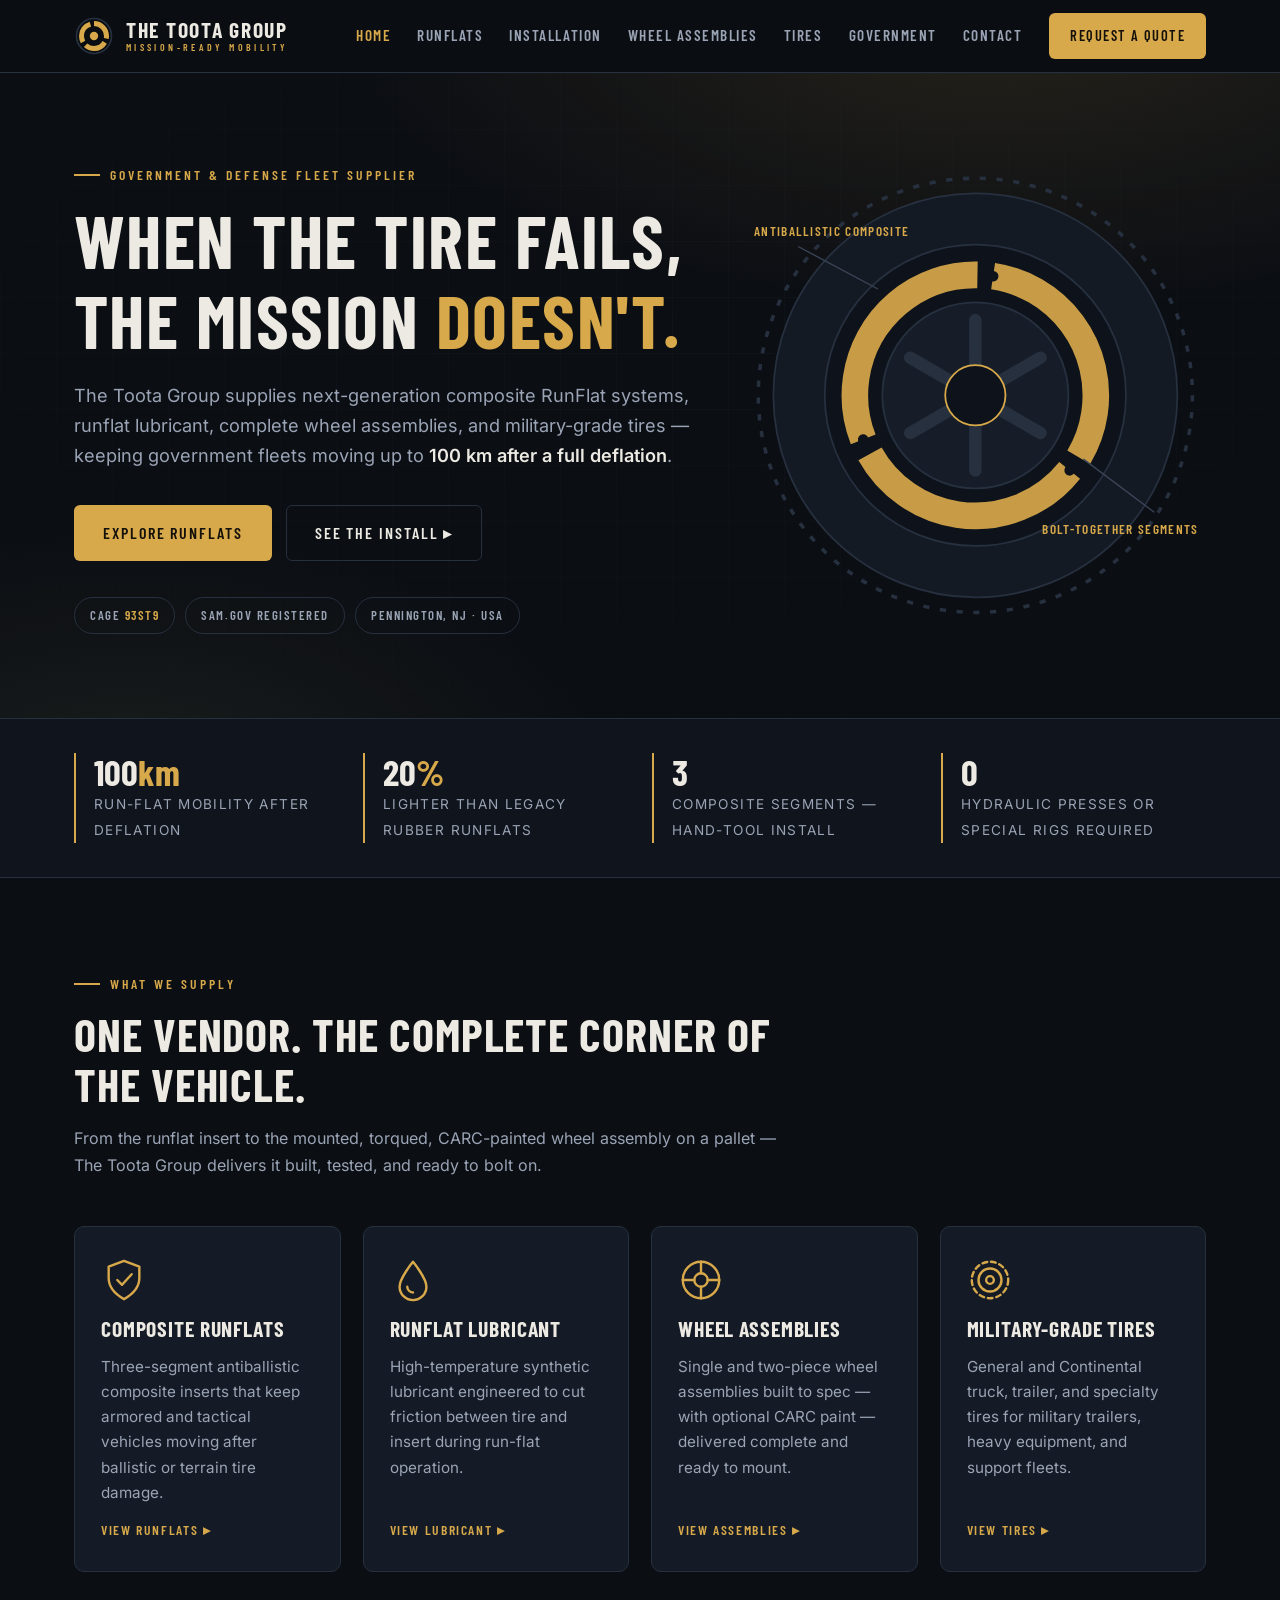
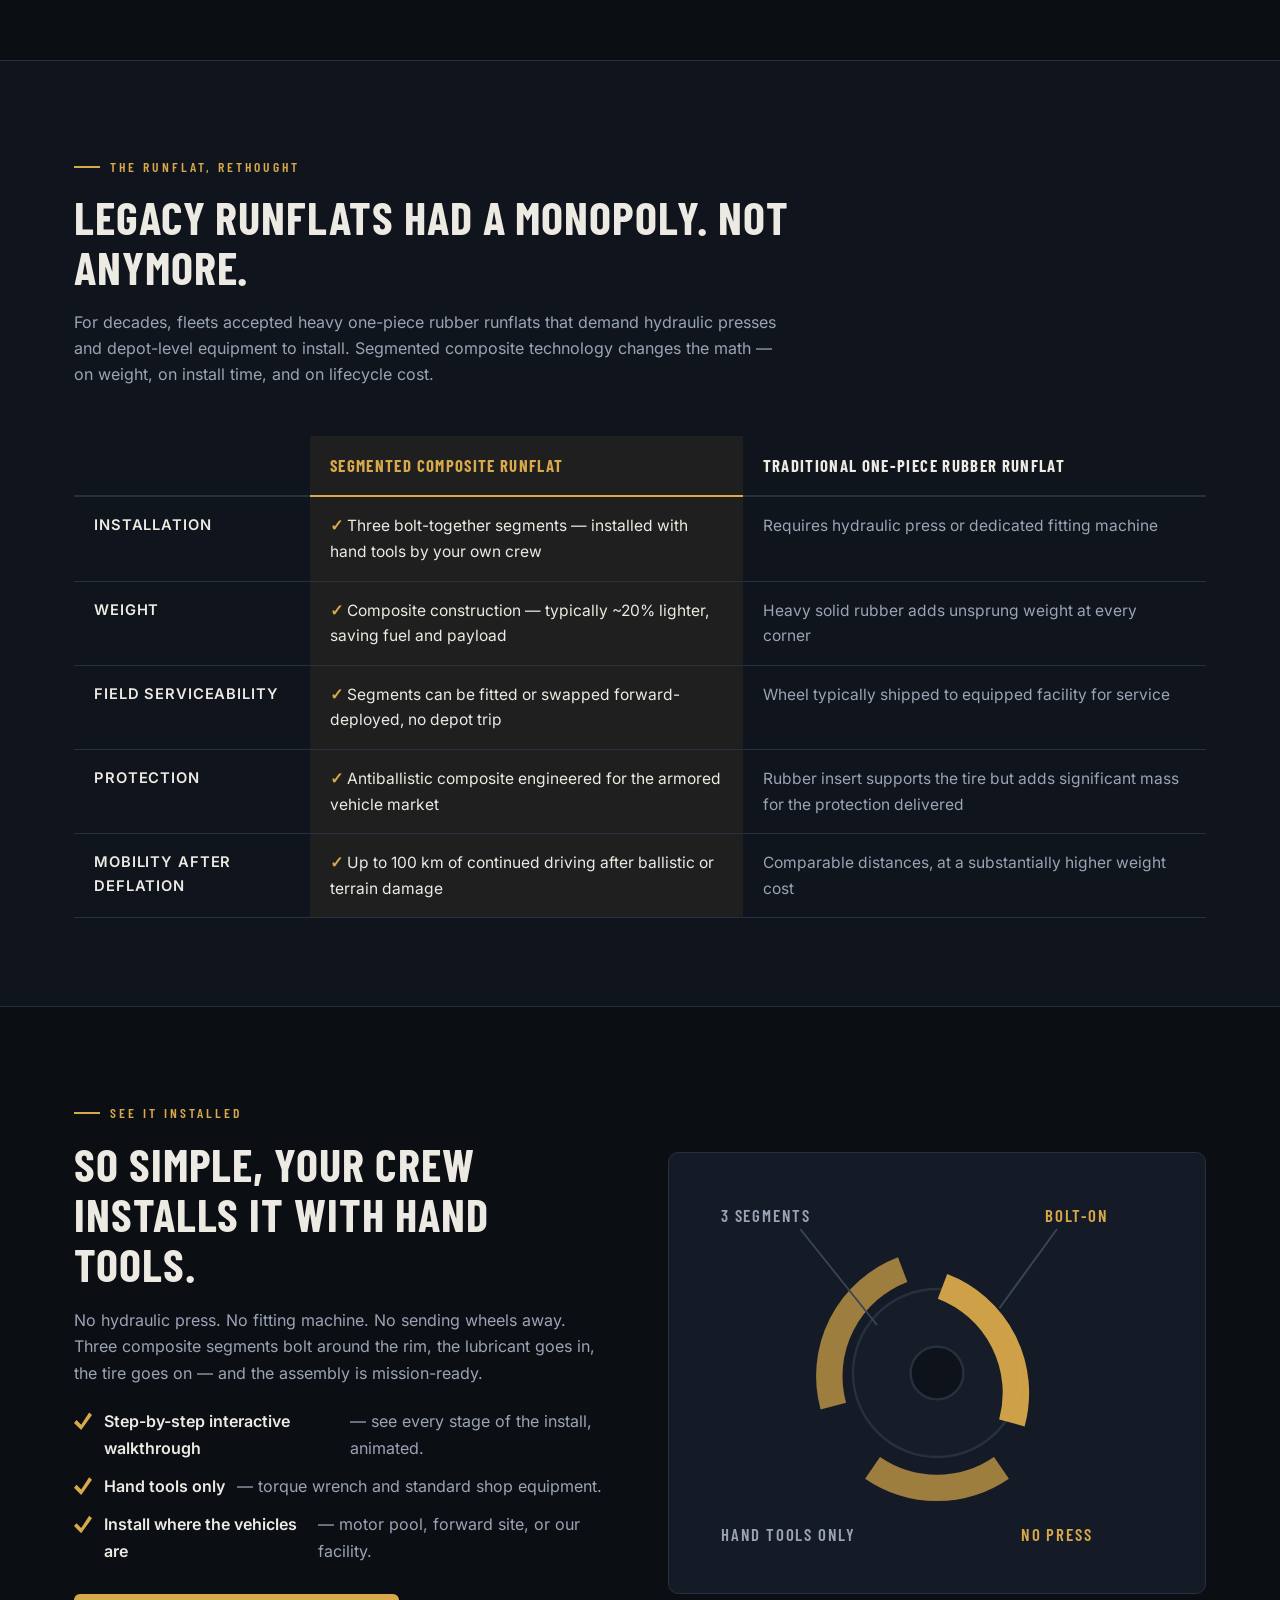
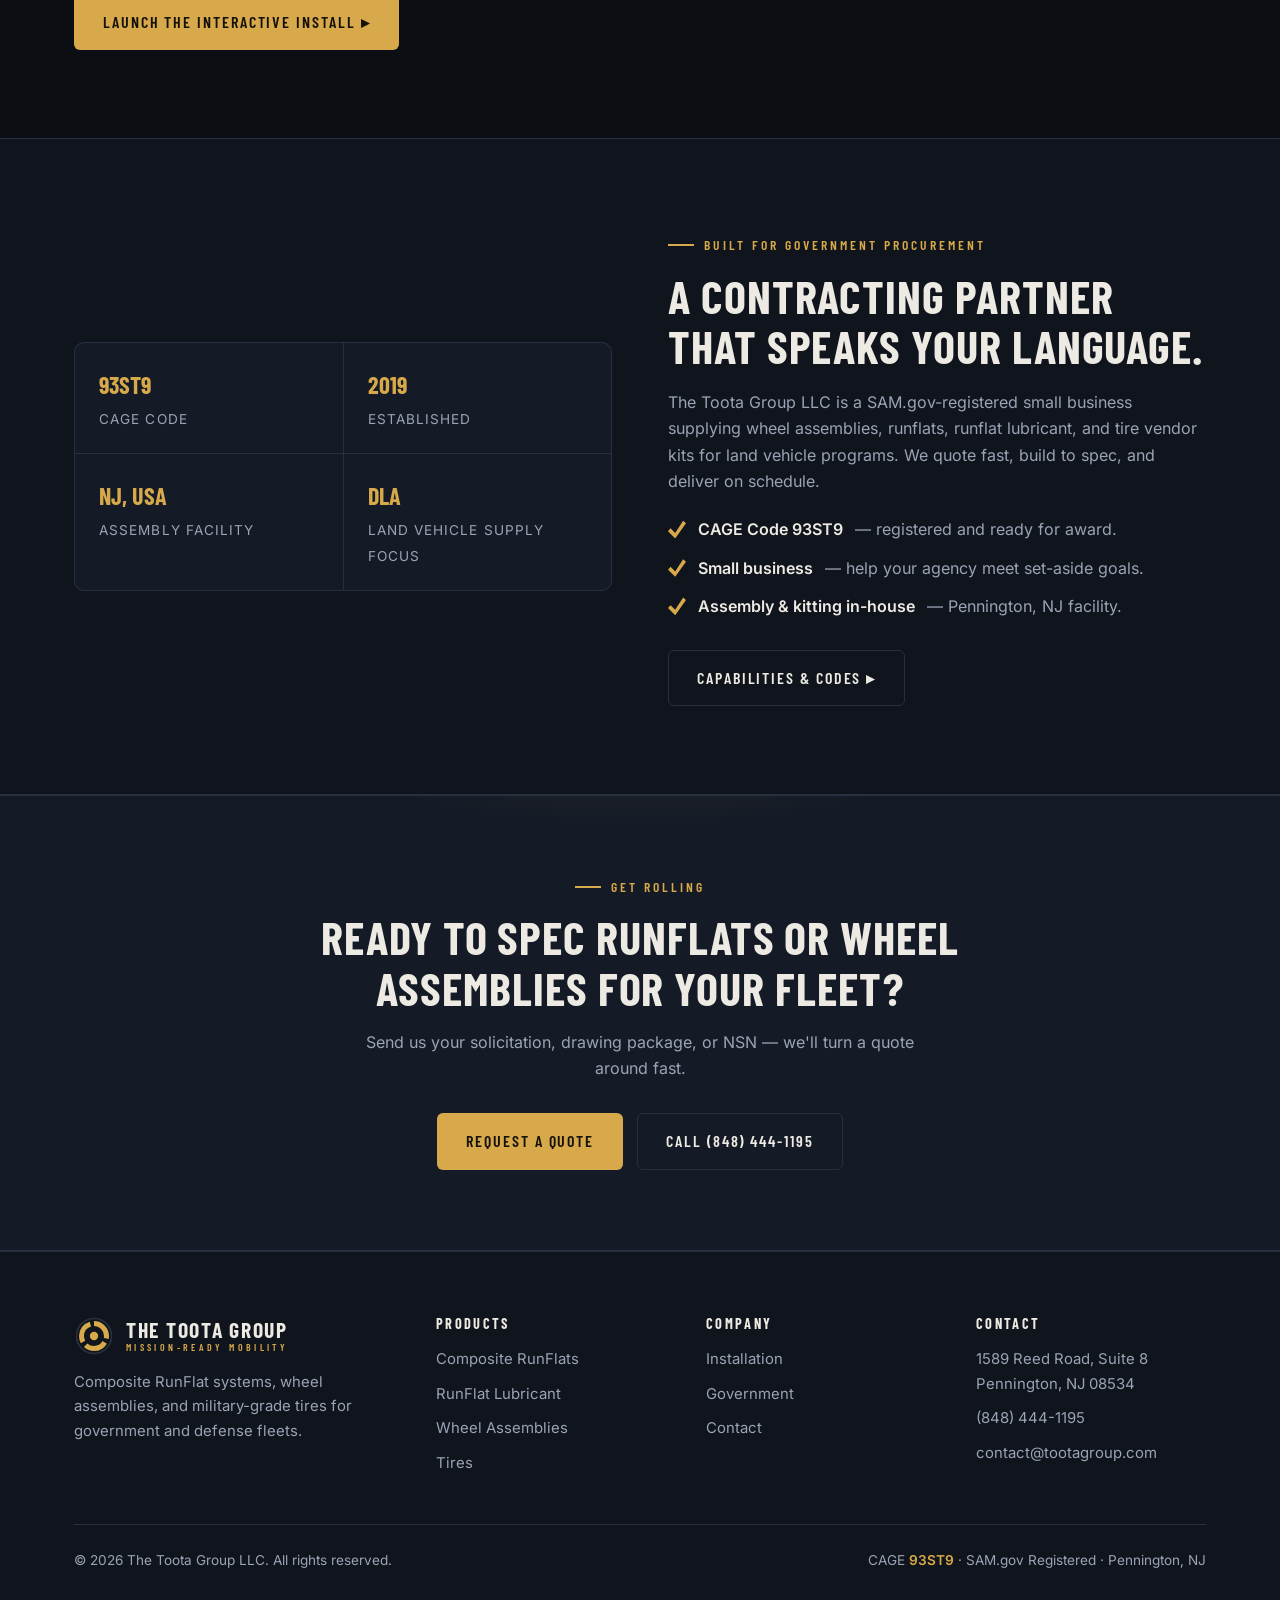
==== index.html @ 48ce18bd "Build new Toota Group website: runflats, interactive install demo, wheel assemblies, tires, govcon M" ====
<!DOCTYPE html>
<html lang="en">
<head>
<meta charset="UTF-8">
<meta name="viewport" content="width=device-width, initial-scale=1.0">
<title>The Toota Group — RunFlats, Wheel Assemblies &amp; Military-Grade Tires</title>
<meta name="description" content="The Toota Group LLC supplies composite RunFlat systems, runflat lubricant, complete wheel assemblies, and military-grade tires for government and defense fleets. CAGE 93ST9.">
<link rel="stylesheet" href="css/styles.css">
<link rel="icon" type="image/svg+xml" href="assets/favicon.svg">
</head>
<body>

<header class="site-header">
  <div class="wrap">
    <a class="brand" href="index.html">
      <svg class="brand-mark" viewBox="0 0 48 48" aria-hidden="true">
        <circle cx="24" cy="24" r="21" fill="none" stroke="#26303f" stroke-width="2"/>
        <circle cx="24" cy="24" r="15" fill="none" stroke="#d8a94a" stroke-width="6" stroke-dasharray="26.4 5" transform="rotate(-90 24 24)"/>
        <circle cx="24" cy="24" r="5" fill="#d8a94a"/>
      </svg>
      <span class="brand-name">The Toota Group<small>Mission-Ready Mobility</small></span>
    </a>
    <button class="nav-toggle" aria-label="Menu" aria-expanded="false"><span></span><span></span><span></span></button>
    <nav class="main-nav">
      <a href="index.html" class="active">Home</a>
      <a href="runflats.html">RunFlats</a>
      <a href="installation.html">Installation</a>
      <a href="wheel-assemblies.html">Wheel Assemblies</a>
      <a href="tires.html">Tires</a>
      <a href="government.html">Government</a>
      <a href="contact.html">Contact</a>
      <a href="contact.html" class="btn btn-gold">Request a Quote</a>
    </nav>
  </div>
</header>

<main>

  <!-- ============ HERO ============ -->
  <section class="hero">
    <div class="hero-grid" aria-hidden="true"></div>
    <div class="wrap">
      <div>
        <span class="kicker">Government &amp; Defense Fleet Supplier</span>
        <h1>When the tire fails,<br>the mission <span>doesn't.</span></h1>
        <p class="lead">The Toota Group supplies next-generation composite RunFlat systems, runflat lubricant, complete wheel assemblies, and military-grade tires — keeping government fleets moving up to <strong>100&nbsp;km after a full deflation</strong>.</p>
        <div class="hero-actions">
          <a class="btn btn-gold" href="runflats.html">Explore RunFlats</a>
          <a class="btn btn-ghost" href="installation.html">See the Install&nbsp;▸</a>
        </div>
        <div class="hero-badges">
          <span>CAGE <b>93ST9</b></span>
          <span>SAM.gov Registered</span>
          <span>Pennington, NJ · USA</span>
        </div>
      </div>
      <div class="hero-art" aria-hidden="true">
        <svg viewBox="0 0 520 520">
          <!-- tread -->
          <circle cx="260" cy="260" r="245" fill="none" stroke="#26303f" stroke-width="4" stroke-dasharray="7 12"/>
          <!-- tire body -->
          <circle cx="260" cy="260" r="228" fill="#141a24" stroke="#26303f" stroke-width="2"/>
          <circle cx="260" cy="260" r="170" fill="#0e131b" stroke="#26303f" stroke-width="2"/>
          <!-- runflat segment ring (rotates slowly) -->
          <g>
            <animateTransform attributeName="transform" type="rotate" from="0 260 260" to="360 260 260" dur="80s" repeatCount="indefinite"/>
            <circle cx="260" cy="260" r="136" fill="none" stroke="#d8a94a" stroke-width="30" stroke-dasharray="266.8 18" transform="rotate(-90 260 260)" opacity="0.92"/>
            <circle cx="377.8" cy="328" r="6" fill="#0e131b"/>
            <circle cx="142.2" cy="328" r="6" fill="#0e131b"/>
            <circle cx="260" cy="124" r="6" fill="#0e131b"/>
          </g>
          <!-- rim -->
          <circle cx="260" cy="260" r="105" fill="#161d29" stroke="#26303f" stroke-width="2"/>
          <g stroke="#26303f" stroke-width="14" stroke-linecap="round">
            <line x1="260" y1="175" x2="260" y2="230"/>
            <line x1="333.6" y1="217.5" x2="286" y2="245"/>
            <line x1="333.6" y1="302.5" x2="286" y2="275"/>
            <line x1="260" y1="345" x2="260" y2="290"/>
            <line x1="186.4" y1="302.5" x2="234" y2="275"/>
            <line x1="186.4" y1="217.5" x2="234" y2="245"/>
          </g>
          <circle cx="260" cy="260" r="34" fill="#0e131b" stroke="#d8a94a" stroke-width="2"/>
          <g fill="#26303f">
            <circle cx="260" cy="212" r="6"/><circle cx="301.6" cy="236" r="6"/><circle cx="301.6" cy="284" r="6"/>
            <circle cx="260" cy="308" r="6"/><circle cx="218.4" cy="284" r="6"/><circle cx="218.4" cy="236" r="6"/>
          </g>
          <!-- callouts -->
          <g font-family="Barlow Condensed, sans-serif" font-size="15" letter-spacing="1.5" fill="#9aa4b5">
            <line x1="150" y1="140" x2="60" y2="92" stroke="#3a4557" stroke-width="1.5"/>
            <text x="10" y="80" fill="#d8a94a">ANTIBALLISTIC COMPOSITE</text>
            <line x1="382" y1="332" x2="462" y2="392" stroke="#3a4557" stroke-width="1.5"/>
            <text x="512" y="416" text-anchor="end" fill="#d8a94a">BOLT-TOGETHER SEGMENTS</text>
          </g>
        </svg>
      </div>
    </div>
  </section>

  <!-- ============ STATS ============ -->
  <section class="stat-bar">
    <div class="wrap">
      <div class="stat reveal"><b>100<em>km</em></b><span>Run-flat mobility after deflation</span></div>
      <div class="stat reveal"><b>20<em>%</em></b><span>Lighter than legacy rubber runflats</span></div>
      <div class="stat reveal"><b>3</b><span>Composite segments — hand-tool install</span></div>
      <div class="stat reveal"><b>0</b><span>Hydraulic presses or special rigs required</span></div>
    </div>
  </section>

  <!-- ============ CAPABILITIES ============ -->
  <section class="section">
    <div class="wrap">
      <div class="section-head reveal">
        <span class="kicker">What We Supply</span>
        <h2>One vendor. The complete corner of the vehicle.</h2>
        <p>From the runflat insert to the mounted, torqued, CARC-painted wheel assembly on a pallet — The Toota Group delivers it built, tested, and ready to bolt on.</p>
      </div>
      <div class="card-grid">
        <a class="card reveal" href="runflats.html">
          <svg class="icon" viewBox="0 0 48 48" fill="none" stroke="currentColor" stroke-width="2.5" stroke-linecap="round" stroke-linejoin="round"><path d="M24 4 L40 10 v12 c0 10-7 17-16 22 C15 39 8 32 8 22 V10 Z"/><path d="M17 24 l5 5 10-11"/></svg>
          <h3>Composite RunFlats</h3>
          <p>Three-segment antiballistic composite inserts that keep armored and tactical vehicles moving after ballistic or terrain tire damage.</p>
          <span class="card-link">View RunFlats ▸</span>
        </a>
        <a class="card reveal" href="runflats.html#lubricant">
          <svg class="icon" viewBox="0 0 48 48" fill="none" stroke="currentColor" stroke-width="2.5" stroke-linecap="round" stroke-linejoin="round"><path d="M24 5 C24 5 10 22 10 31 a14 14 0 0 0 28 0 C38 22 24 5 24 5 Z"/><path d="M18 31 a6 6 0 0 0 6 6"/></svg>
          <h3>RunFlat Lubricant</h3>
          <p>High-temperature synthetic lubricant engineered to cut friction between tire and insert during run-flat operation.</p>
          <span class="card-link">View Lubricant ▸</span>
        </a>
        <a class="card reveal" href="wheel-assemblies.html">
          <svg class="icon" viewBox="0 0 48 48" fill="none" stroke="currentColor" stroke-width="2.5" stroke-linecap="round" stroke-linejoin="round"><circle cx="24" cy="24" r="19"/><circle cx="24" cy="24" r="7"/><line x1="24" y1="5" x2="24" y2="17"/><line x1="24" y1="31" x2="24" y2="43"/><line x1="5" y1="24" x2="17" y2="24"/><line x1="31" y1="24" x2="43" y2="24"/></svg>
          <h3>Wheel Assemblies</h3>
          <p>Single and two-piece wheel assemblies built to spec — with optional CARC paint — delivered complete and ready to mount.</p>
          <span class="card-link">View Assemblies ▸</span>
        </a>
        <a class="card reveal" href="tires.html">
          <svg class="icon" viewBox="0 0 48 48" fill="none" stroke="currentColor" stroke-width="2.5" stroke-linecap="round" stroke-linejoin="round"><circle cx="24" cy="24" r="19" stroke-dasharray="5 4"/><circle cx="24" cy="24" r="12"/><circle cx="24" cy="24" r="4"/></svg>
          <h3>Military-Grade Tires</h3>
          <p>General and Continental truck, trailer, and specialty tires for military trailers, heavy equipment, and support fleets.</p>
          <span class="card-link">View Tires ▸</span>
        </a>
      </div>
    </div>
  </section>

  <!-- ============ RUNFLAT RETHOUGHT / COMPARISON ============ -->
  <section class="section alt">
    <div class="wrap">
      <div class="section-head reveal">
        <span class="kicker">The RunFlat, Rethought</span>
        <h2>Legacy runflats had a monopoly. Not anymore.</h2>
        <p>For decades, fleets accepted heavy one-piece rubber runflats that demand hydraulic presses and depot-level equipment to install. Segmented composite technology changes the math — on weight, on install time, and on lifecycle cost.</p>
      </div>
      <div class="compare-scroll reveal">
        <table class="compare">
          <thead>
            <tr>
              <th></th>
              <th class="us">Segmented Composite RunFlat</th>
              <th>Traditional One-Piece Rubber RunFlat</th>
            </tr>
          </thead>
          <tbody>
            <tr>
              <td>Installation</td>
              <td class="us"><span class="yes">✓</span> Three bolt-together segments — installed with hand tools by your own crew</td>
              <td>Requires hydraulic press or dedicated fitting machine</td>
            </tr>
            <tr>
              <td>Weight</td>
              <td class="us"><span class="yes">✓</span> Composite construction — typically ~20% lighter, saving fuel and payload</td>
              <td>Heavy solid rubber adds unsprung weight at every corner</td>
            </tr>
            <tr>
              <td>Field serviceability</td>
              <td class="us"><span class="yes">✓</span> Segments can be fitted or swapped forward-deployed, no depot trip</td>
              <td>Wheel typically shipped to equipped facility for service</td>
            </tr>
            <tr>
              <td>Protection</td>
              <td class="us"><span class="yes">✓</span> Antiballistic composite engineered for the armored vehicle market</td>
              <td>Rubber insert supports the tire but adds significant mass for the protection delivered</td>
            </tr>
            <tr>
              <td>Mobility after deflation</td>
              <td class="us"><span class="yes">✓</span> Up to 100 km of continued driving after ballistic or terrain damage</td>
              <td>Comparable distances, at a substantially higher weight cost</td>
            </tr>
          </tbody>
        </table>
      </div>
    </div>
  </section>

  <!-- ============ INSTALL TEASER ============ -->
  <section class="section">
    <div class="wrap split">
      <div class="reveal">
        <span class="kicker">See It Installed</span>
        <h2>So simple, your crew installs it with hand tools.</h2>
        <p>No hydraulic press. No fitting machine. No sending wheels away. Three composite segments bolt around the rim, the lubricant goes in, the tire goes on — and the assembly is mission-ready.</p>
        <ul class="checks">
          <li><b>Step-by-step interactive walkthrough</b> — see every stage of the install, animated.</li>
          <li><b>Hand tools only</b> — torque wrench and standard shop equipment.</li>
          <li><b>Install where the vehicles are</b> — motor pool, forward site, or our facility.</li>
        </ul>
        <div class="hero-actions" style="margin-top:30px;">
          <a class="btn btn-gold" href="installation.html">Launch the Interactive Install ▸</a>
        </div>
      </div>
      <div class="panel-art reveal" aria-hidden="true">
        <svg viewBox="0 0 400 320">
          <circle cx="200" cy="160" r="70" fill="#161d29" stroke="#26303f" stroke-width="2"/>
          <circle cx="200" cy="160" r="22" fill="#0e131b" stroke="#26303f" stroke-width="2"/>
          <path d="M204.6 87.8 A95 95 0 0 1 262.4 201.6" fill="none" stroke="#d8a94a" stroke-width="22" opacity="0.95"/>
          <path d="M253.7 213.1 A95 95 0 0 1 146.3 213.1" fill="none" stroke="#d8a94a" stroke-width="22" opacity="0.7" transform="translate(0,26)"/>
          <path d="M137.6 201.6 A95 95 0 0 1 195.4 87.8" fill="none" stroke="#d8a94a" stroke-width="22" opacity="0.7" transform="translate(-24,-14)"/>
          <g font-family="Barlow Condensed, sans-serif" font-size="14" letter-spacing="1.5" fill="#9aa4b5">
            <text x="20" y="34">3 SEGMENTS</text>
            <text x="290" y="34" fill="#d8a94a">BOLT-ON</text>
            <text x="20" y="300">HAND TOOLS ONLY</text>
            <text x="270" y="300" fill="#d8a94a">NO PRESS</text>
          </g>
          <g stroke="#3a4557" stroke-width="1.5">
            <line x1="86" y1="40" x2="150" y2="120"/>
            <line x1="300" y1="40" x2="252" y2="106"/>
          </g>
        </svg>
      </div>
    </div>
  </section>

  <!-- ============ GOV STRIP ============ -->
  <section class="section alt">
    <div class="wrap split reverse">
      <div class="reveal">
        <span class="kicker">Built for Government Procurement</span>
        <h2>A contracting partner that speaks your language.</h2>
        <p>The Toota Group LLC is a SAM.gov-registered small business supplying wheel assemblies, runflats, runflat lubricant, and tire vendor kits for land vehicle programs. We quote fast, build to spec, and deliver on schedule.</p>
        <ul class="checks">
          <li><b>CAGE Code 93ST9</b> — registered and ready for award.</li>
          <li><b>Small business</b> — help your agency meet set-aside goals.</li>
          <li><b>Assembly &amp; kitting in-house</b> — Pennington, NJ facility.</li>
        </ul>
        <div class="hero-actions" style="margin-top:30px;">
          <a class="btn btn-ghost" href="government.html">Capabilities &amp; Codes ▸</a>
        </div>
      </div>
      <div class="reveal">
        <div class="spec-grid">
          <div class="spec"><b>93ST9</b><span>CAGE Code</span></div>
          <div class="spec"><b>2019</b><span>Established</span></div>
          <div class="spec"><b>NJ, USA</b><span>Assembly Facility</span></div>
          <div class="spec"><b>DLA</b><span>Land Vehicle Supply Focus</span></div>
        </div>
      </div>
    </div>
  </section>

  <!-- ============ CTA ============ -->
  <section class="cta-band">
    <div class="wrap reveal">
      <span class="kicker" style="justify-content:center;display:flex;">Get Rolling</span>
      <h2>Ready to spec runflats or wheel assemblies for your fleet?</h2>
      <p>Send us your solicitation, drawing package, or NSN — we'll turn a quote around fast.</p>
      <div class="hero-actions">
        <a class="btn btn-gold" href="contact.html">Request a Quote</a>
        <a class="btn btn-ghost" href="tel:+18484441195">Call (848) 444-1195</a>
      </div>
    </div>
  </section>

</main>

<footer class="site-footer">
  <div class="wrap">
    <div class="footer-grid">
      <div class="footer-brand">
        <a class="brand" href="index.html">
          <svg class="brand-mark" viewBox="0 0 48 48" aria-hidden="true">
            <circle cx="24" cy="24" r="21" fill="none" stroke="#26303f" stroke-width="2"/>
            <circle cx="24" cy="24" r="15" fill="none" stroke="#d8a94a" stroke-width="6" stroke-dasharray="26.4 5" transform="rotate(-90 24 24)"/>
            <circle cx="24" cy="24" r="5" fill="#d8a94a"/>
          </svg>
          <span class="brand-name">The Toota Group<small>Mission-Ready Mobility</small></span>
        </a>
        <p>Composite RunFlat systems, wheel assemblies, and military-grade tires for government and defense fleets.</p>
      </div>
      <div>
        <h4>Products</h4>
        <ul>
          <li><a href="runflats.html">Composite RunFlats</a></li>
          <li><a href="runflats.html#lubricant">RunFlat Lubricant</a></li>
          <li><a href="wheel-assemblies.html">Wheel Assemblies</a></li>
          <li><a href="tires.html">Tires</a></li>
        </ul>
      </div>
      <div>
        <h4>Company</h4>
        <ul>
          <li><a href="installation.html">Installation</a></li>
          <li><a href="government.html">Government</a></li>
          <li><a href="contact.html">Contact</a></li>
        </ul>
      </div>
      <div>
        <h4>Contact</h4>
        <ul>
          <li>1589 Reed Road, Suite 8<br>Pennington, NJ 08534</li>
          <li><a href="tel:+18484441195">(848) 444-1195</a></li>
          <li><a href="mailto:contact@tootagroup.com">contact@tootagroup.com</a></li>
        </ul>
      </div>
    </div>
    <div class="footer-meta">
      <span>© <span id="year"></span> The Toota Group LLC. All rights reserved.</span>
      <span>CAGE <b>93ST9</b> · SAM.gov Registered · Pennington, NJ</span>
    </div>
  </div>
</footer>

<script src="js/main.js"></script>
</body>
</html>
---- css/styles.css ----
@font-face {
  font-family: 'Barlow Condensed';
  font-style: normal;
  font-weight: 600;
  font-display: swap;
  src: url('../assets/fonts/BarlowCondensed-600.woff2') format('woff2');
}
@font-face {
  font-family: 'Barlow Condensed';
  font-style: normal;
  font-weight: 700;
  font-display: swap;
  src: url('../assets/fonts/BarlowCondensed-700.woff2') format('woff2');
}
@font-face {
  font-family: 'Inter';
  font-style: normal;
  font-weight: 400;
  font-display: swap;
  src: url('../assets/fonts/Inter-400.woff2') format('woff2');
}
@font-face {
  font-family: 'Inter';
  font-style: normal;
  font-weight: 600;
  font-display: swap;
  src: url('../assets/fonts/Inter-600.woff2') format('woff2');
}
/* ============================================================
   THE TOOTA GROUP — site styles
   Modern, tactical, fast. No frameworks, no build step.
   ============================================================ */

:root {
  --bg: #0b0e13;
  --bg-2: #10141c;
  --panel: #151b26;
  --panel-2: #1a2130;
  --line: #26303f;
  --text: #eceae2;
  --muted: #9aa4b5;
  --gold: #d8a94a;
  --gold-bright: #f0c46a;
  --olive: #7c8a5b;
  --danger: #c8563e;
  --radius: 10px;
  --max: 1180px;
  --font-head: "Barlow Condensed", "Arial Narrow", Impact, sans-serif;
  --font-body: "Inter", -apple-system, "Segoe UI", Roboto, Helvetica, Arial, sans-serif;
}

* { margin: 0; padding: 0; box-sizing: border-box; }

html { scroll-behavior: smooth; }

body {
  background: var(--bg);
  color: var(--text);
  font-family: var(--font-body);
  font-size: 16px;
  line-height: 1.65;
  -webkit-font-smoothing: antialiased;
}

img, svg { max-width: 100%; display: block; }

a { color: var(--gold); text-decoration: none; }
a:hover { color: var(--gold-bright); }

.wrap { max-width: var(--max); margin: 0 auto; padding: 0 24px; }

h1, h2, h3, h4 {
  font-family: var(--font-head);
  font-weight: 700;
  text-transform: uppercase;
  letter-spacing: 0.02em;
  line-height: 1.08;
}

h1 { font-size: clamp(2.6rem, 6.5vw, 4.6rem); }
h2 { font-size: clamp(1.9rem, 4vw, 2.9rem); }
h3 { font-size: 1.35rem; letter-spacing: 0.04em; }

p { color: var(--muted); }
p strong { color: var(--text); }

.kicker {
  display: inline-flex;
  align-items: center;
  gap: 10px;
  font-family: var(--font-head);
  font-weight: 600;
  text-transform: uppercase;
  letter-spacing: 0.22em;
  font-size: 0.85rem;
  color: var(--gold);
  margin-bottom: 14px;
}
.kicker::before {
  content: "";
  width: 26px; height: 2px;
  background: var(--gold);
}

.lead { font-size: 1.13rem; max-width: 62ch; }

/* ---------- Buttons ---------- */
.btn {
  display: inline-flex;
  align-items: center;
  gap: 10px;
  font-family: var(--font-head);
  font-weight: 600;
  text-transform: uppercase;
  letter-spacing: 0.12em;
  font-size: 1rem;
  padding: 14px 28px;
  border-radius: 6px;
  border: 1px solid transparent;
  cursor: pointer;
  transition: transform .15s ease, background .2s ease, border-color .2s ease, color .2s ease;
  white-space: nowrap;
}
.btn:active { transform: translateY(1px); }
.btn-gold { background: var(--gold); color: #14100a; }
.btn-gold:hover { background: var(--gold-bright); color: #14100a; }
.btn-ghost { border-color: var(--line); color: var(--text); background: transparent; }
.btn-ghost:hover { border-color: var(--gold); color: var(--gold); }
.btn svg { width: 16px; height: 16px; flex: none; }

/* ---------- Header ---------- */
.site-header {
  position: sticky;
  top: 0;
  z-index: 100;
  background: rgba(11, 14, 19, 0.88);
  backdrop-filter: blur(12px);
  border-bottom: 1px solid var(--line);
}
.site-header .wrap {
  display: flex;
  align-items: center;
  justify-content: space-between;
  height: 72px;
  gap: 24px;
}
.brand {
  display: flex;
  align-items: center;
  gap: 12px;
  color: var(--text);
}
.brand:hover { color: var(--text); }
.brand-mark { width: 40px; height: 40px; flex: none; }
.brand-name {
  font-family: var(--font-head);
  font-weight: 700;
  font-size: 1.35rem;
  text-transform: uppercase;
  letter-spacing: 0.08em;
  line-height: 1;
  white-space: nowrap;
}
.brand-name small {
  display: block;
  font-size: 0.62rem;
  letter-spacing: 0.34em;
  color: var(--gold);
  margin-top: 3px;
  font-weight: 600;
}

.main-nav { display: flex; align-items: center; gap: 4px; }
.main-nav a {
  font-family: var(--font-head);
  font-weight: 600;
  text-transform: uppercase;
  letter-spacing: 0.1em;
  font-size: 0.95rem;
  color: var(--muted);
  padding: 8px 11px;
  border-radius: 6px;
  white-space: nowrap;
}
.main-nav a:hover { color: var(--text); }
.main-nav a.active { color: var(--gold); }
.main-nav a.btn-gold, .main-nav a.btn-gold:hover { color: #14100a; }
.main-nav .btn { margin-left: 12px; padding: 10px 20px; font-size: 0.9rem; }

.nav-toggle {
  display: none;
  background: none;
  border: 1px solid var(--line);
  border-radius: 6px;
  padding: 9px 11px;
  cursor: pointer;
}
.nav-toggle span {
  display: block;
  width: 20px; height: 2px;
  background: var(--text);
  margin: 4px 0;
  transition: transform .2s ease, opacity .2s ease;
}

/* ---------- Hero ---------- */
.hero {
  position: relative;
  overflow: hidden;
  background:
    radial-gradient(1100px 500px at 78% -10%, rgba(216,169,74,0.13), transparent 60%),
    radial-gradient(800px 420px at 10% 110%, rgba(124,138,91,0.12), transparent 60%),
    var(--bg);
  border-bottom: 1px solid var(--line);
}
.hero-grid {
  position: absolute; inset: 0;
  background-image:
    linear-gradient(var(--line) 1px, transparent 1px),
    linear-gradient(90deg, var(--line) 1px, transparent 1px);
  background-size: 56px 56px;
  opacity: 0.16;
  mask-image: radial-gradient(ellipse 90% 80% at 50% 40%, black, transparent);
  -webkit-mask-image: radial-gradient(ellipse 90% 80% at 50% 40%, black, transparent);
}
.hero .wrap {
  position: relative;
  display: grid;
  grid-template-columns: 1.15fr 0.85fr;
  gap: 48px;
  align-items: center;
  padding-top: 84px;
  padding-bottom: 84px;
}
.hero h1 span { color: var(--gold); }
.hero .lead { margin: 22px 0 34px; }
.hero-actions { display: flex; gap: 14px; flex-wrap: wrap; }
.hero-art { position: relative; }
.hero-art svg { width: 100%; height: auto; }

.hero-badges {
  display: flex;
  flex-wrap: wrap;
  gap: 10px;
  margin-top: 36px;
}
.hero-badges span {
  font-family: var(--font-head);
  font-weight: 600;
  text-transform: uppercase;
  letter-spacing: 0.12em;
  font-size: 0.8rem;
  color: var(--muted);
  border: 1px solid var(--line);
  border-radius: 999px;
  padding: 7px 15px;
}
.hero-badges span b { color: var(--gold); font-weight: 600; }

/* Page hero (interior pages) */
.page-hero {
  background:
    radial-gradient(900px 380px at 80% -20%, rgba(216,169,74,0.12), transparent 60%),
    var(--bg-2);
  border-bottom: 1px solid var(--line);
  padding: 72px 0 56px;
}
.page-hero .lead { margin-top: 18px; }

/* ---------- Stat bar ---------- */
.stat-bar { background: var(--bg-2); border-bottom: 1px solid var(--line); }
.stat-bar .wrap {
  display: grid;
  grid-template-columns: repeat(4, 1fr);
  gap: 24px;
  padding-top: 34px;
  padding-bottom: 34px;
}
.stat { text-align: left; border-left: 2px solid var(--gold); padding-left: 18px; }
.stat b {
  display: block;
  font-family: var(--font-head);
  font-weight: 700;
  font-size: 2.3rem;
  line-height: 1;
  color: var(--text);
}
.stat b em { font-style: normal; color: var(--gold); }
.stat span {
  font-size: 0.85rem;
  text-transform: uppercase;
  letter-spacing: 0.1em;
  color: var(--muted);
}

/* ---------- Sections ---------- */
.section { padding: 88px 0; }
.section.alt { background: var(--bg-2); border-top: 1px solid var(--line); border-bottom: 1px solid var(--line); }
.section-head { max-width: 720px; margin-bottom: 48px; }
.section-head.center { margin-left: auto; margin-right: auto; text-align: center; }
.section-head.center .kicker { justify-content: center; }
.section-head p { margin-top: 16px; }

/* ---------- Cards ---------- */
.card-grid {
  display: grid;
  grid-template-columns: repeat(auto-fit, minmax(250px, 1fr));
  gap: 22px;
}
.card {
  background: var(--panel);
  border: 1px solid var(--line);
  border-radius: var(--radius);
  padding: 30px 26px;
  display: flex;
  flex-direction: column;
  gap: 14px;
  transition: transform .2s ease, border-color .2s ease;
}
a.card { color: var(--text); }
a.card:hover { transform: translateY(-4px); border-color: var(--gold); color: var(--text); }
.card .icon {
  width: 46px; height: 46px;
  color: var(--gold);
}
.card p { font-size: 0.95rem; }
.card .card-link {
  margin-top: auto;
  font-family: var(--font-head);
  font-weight: 600;
  text-transform: uppercase;
  letter-spacing: 0.12em;
  font-size: 0.85rem;
  color: var(--gold);
}

/* ---------- Feature rows ---------- */
.split {
  display: grid;
  grid-template-columns: 1fr 1fr;
  gap: 56px;
  align-items: center;
}
.split.reverse > :first-child { order: 2; }
.split h2 { margin-bottom: 18px; }
.split ul.checks { list-style: none; margin-top: 22px; display: grid; gap: 12px; }
.split ul.checks li {
  display: flex; gap: 12px; align-items: flex-start;
  color: var(--muted);
}
.split ul.checks li::before {
  content: "";
  flex: none;
  width: 18px; height: 18px;
  margin-top: 4px;
  background: var(--gold);
  clip-path: polygon(14% 44%, 0 60%, 40% 100%, 100% 16%, 84% 2%, 40% 70%);
}
.split ul.checks li b { color: var(--text); }
.panel-art {
  background: var(--panel);
  border: 1px solid var(--line);
  border-radius: var(--radius);
  padding: 28px;
}

/* ---------- Comparison table ---------- */
.compare-scroll { overflow-x: auto; }
.compare {
  width: 100%;
  border-collapse: separate;
  border-spacing: 0;
  min-width: 640px;
}
.compare th, .compare td {
  padding: 16px 20px;
  border-bottom: 1px solid var(--line);
  text-align: left;
  vertical-align: top;
}
.compare thead th {
  font-family: var(--font-head);
  font-weight: 700;
  text-transform: uppercase;
  letter-spacing: 0.08em;
  font-size: 1.05rem;
  border-bottom: 2px solid var(--line);
}
.compare thead th.us {
  color: var(--gold);
  background: rgba(216,169,74,0.07);
  border-bottom-color: var(--gold);
}
.compare tbody td { color: var(--muted); font-size: 0.97rem; }
.compare tbody td:first-child {
  color: var(--text);
  font-weight: 600;
  font-size: 0.92rem;
  text-transform: uppercase;
  letter-spacing: 0.06em;
}
.compare tbody td.us { background: rgba(216,169,74,0.07); color: var(--text); }
.compare .yes { color: var(--gold); font-weight: 700; }

/* ---------- Steps (numbered) ---------- */
.steps { counter-reset: step; display: grid; gap: 18px; }
.step-item {
  counter-increment: step;
  display: grid;
  grid-template-columns: 60px 1fr;
  gap: 20px;
  background: var(--panel);
  border: 1px solid var(--line);
  border-radius: var(--radius);
  padding: 24px 26px;
}
.step-item::before {
  content: "0" counter(step);
  font-family: var(--font-head);
  font-weight: 700;
  font-size: 2rem;
  color: var(--gold);
  line-height: 1;
}
.step-item h3 { margin-bottom: 6px; }
.step-item p { font-size: 0.95rem; }

/* ---------- Interactive installer demo ---------- */
.demo-shell {
  background: var(--panel);
  border: 1px solid var(--line);
  border-radius: var(--radius);
  overflow: hidden;
}
.demo-stage {
  background:
    radial-gradient(600px 300px at 50% 0%, rgba(216,169,74,0.08), transparent 70%),
    var(--bg-2);
  border-bottom: 1px solid var(--line);
  padding: 30px 20px 10px;
  display: flex;
  justify-content: center;
}
.demo-stage svg { width: min(560px, 100%); height: auto; }
.demo-controls { padding: 26px 28px 30px; }
.demo-progress {
  display: flex;
  gap: 6px;
  margin-bottom: 22px;
}
.demo-progress i {
  flex: 1;
  height: 4px;
  border-radius: 2px;
  background: var(--line);
  transition: background .25s ease;
}
.demo-progress i.on { background: var(--gold); }
.demo-title-row {
  display: flex;
  align-items: baseline;
  justify-content: space-between;
  gap: 16px;
  flex-wrap: wrap;
}
.demo-step-label {
  font-family: var(--font-head);
  font-weight: 600;
  letter-spacing: 0.2em;
  text-transform: uppercase;
  font-size: 0.8rem;
  color: var(--gold);
}
#demo-step-title { margin: 6px 0 10px; }
#demo-step-text { min-height: 3.2em; max-width: 60ch; }
.demo-buttons { display: flex; gap: 12px; margin-top: 22px; flex-wrap: wrap; }
.demo-buttons .btn { padding: 11px 22px; font-size: 0.9rem; }

/* SVG demo step visibility */
.demo-stage [data-step] { opacity: 0; transition: opacity .5s ease, transform .5s ease; }
.demo-stage [data-step].vis { opacity: 1; }
.demo-stage .seg { transition: transform .7s cubic-bezier(.2,.7,.2,1), opacity .5s ease; }

/* ---------- FAQ ---------- */
.faq { display: grid; gap: 14px; max-width: 820px; }
.faq details {
  background: var(--panel);
  border: 1px solid var(--line);
  border-radius: var(--radius);
  padding: 0 24px;
}
.faq summary {
  cursor: pointer;
  list-style: none;
  font-family: var(--font-head);
  font-weight: 600;
  text-transform: uppercase;
  letter-spacing: 0.06em;
  font-size: 1.1rem;
  padding: 20px 0;
  position: relative;
  padding-right: 36px;
}
.faq summary::-webkit-details-marker { display: none; }
.faq summary::after {
  content: "+";
  position: absolute;
  right: 4px; top: 50%;
  transform: translateY(-50%);
  color: var(--gold);
  font-size: 1.5rem;
  font-family: var(--font-body);
  font-weight: 300;
}
.faq details[open] summary::after { content: "–"; }
.faq details p { padding-bottom: 22px; }

/* ---------- CTA band ---------- */
.cta-band {
  background:
    radial-gradient(700px 300px at 50% -40%, rgba(216,169,74,0.18), transparent 70%),
    var(--panel);
  border-top: 1px solid var(--line);
  border-bottom: 1px solid var(--line);
  text-align: center;
  padding: 80px 0;
}
.cta-band h2 { max-width: 760px; margin: 0 auto 16px; }
.cta-band p { max-width: 560px; margin: 0 auto 32px; }
.cta-band .hero-actions { justify-content: center; }

/* ---------- Spec / definition lists ---------- */
.spec-grid {
  display: grid;
  grid-template-columns: repeat(auto-fit, minmax(220px, 1fr));
  gap: 1px;
  background: var(--line);
  border: 1px solid var(--line);
  border-radius: var(--radius);
  overflow: hidden;
}
.spec {
  background: var(--panel);
  padding: 22px 24px;
}
.spec b {
  display: block;
  font-family: var(--font-head);
  font-weight: 700;
  font-size: 1.5rem;
  color: var(--gold);
}
.spec span { font-size: 0.85rem; text-transform: uppercase; letter-spacing: 0.08em; color: var(--muted); }

/* ---------- Tag list ---------- */
.tags { display: flex; flex-wrap: wrap; gap: 10px; }
.tags span {
  border: 1px solid var(--line);
  background: var(--panel);
  border-radius: 999px;
  padding: 8px 18px;
  font-size: 0.9rem;
  color: var(--muted);
}

/* ---------- Contact / forms ---------- */
.contact-grid {
  display: grid;
  grid-template-columns: 0.9fr 1.1fr;
  gap: 48px;
  align-items: start;
}
.contact-card {
  background: var(--panel);
  border: 1px solid var(--line);
  border-radius: var(--radius);
  padding: 32px;
  display: grid;
  gap: 22px;
}
.contact-line { display: flex; gap: 16px; align-items: flex-start; }
.contact-line svg { width: 22px; height: 22px; color: var(--gold); flex: none; margin-top: 3px; }
.contact-line b { display: block; font-family: var(--font-head); text-transform: uppercase; letter-spacing: 0.08em; font-size: 0.95rem; }
.contact-line span, .contact-line a { color: var(--muted); font-size: 0.97rem; }
.contact-line a:hover { color: var(--gold); }

form.quote { display: grid; gap: 16px; }
form.quote .row2 { display: grid; grid-template-columns: 1fr 1fr; gap: 16px; }
form.quote label {
  display: grid;
  gap: 7px;
  font-family: var(--font-head);
  font-weight: 600;
  text-transform: uppercase;
  letter-spacing: 0.1em;
  font-size: 0.82rem;
  color: var(--muted);
}
form.quote input, form.quote select, form.quote textarea {
  background: var(--bg-2);
  border: 1px solid var(--line);
  border-radius: 6px;
  color: var(--text);
  font-family: var(--font-body);
  font-size: 0.97rem;
  padding: 13px 14px;
  width: 100%;
}
form.quote input:focus, form.quote select:focus, form.quote textarea:focus {
  outline: none;
  border-color: var(--gold);
}
form.quote textarea { min-height: 130px; resize: vertical; }

/* ---------- Footer ---------- */
.site-footer {
  background: var(--bg-2);
  border-top: 1px solid var(--line);
  padding: 64px 0 32px;
}
.footer-grid {
  display: grid;
  grid-template-columns: 1.4fr 1fr 1fr 1fr;
  gap: 40px;
  margin-bottom: 48px;
}
.footer-grid h4 {
  font-size: 0.9rem;
  letter-spacing: 0.16em;
  color: var(--text);
  margin-bottom: 16px;
}
.footer-grid ul { list-style: none; display: grid; gap: 10px; }
.footer-grid ul a, .footer-grid ul li { color: var(--muted); font-size: 0.93rem; }
.footer-grid ul a:hover { color: var(--gold); }
.footer-brand p { font-size: 0.93rem; margin-top: 14px; max-width: 34ch; }
.footer-meta {
  border-top: 1px solid var(--line);
  padding-top: 24px;
  display: flex;
  justify-content: space-between;
  gap: 16px;
  flex-wrap: wrap;
  font-size: 0.85rem;
  color: var(--muted);
}
.footer-meta b { color: var(--gold); font-weight: 600; }

/* ---------- Reveal on scroll ---------- */
.reveal { opacity: 0; transform: translateY(22px); transition: opacity .6s ease, transform .6s ease; }
.reveal.in { opacity: 1; transform: none; }
@media (prefers-reduced-motion: reduce) {
  .reveal { opacity: 1; transform: none; transition: none; }
  html { scroll-behavior: auto; }
}

/* ---------- Notice ---------- */
.notice {
  border: 1px dashed var(--line);
  border-radius: var(--radius);
  padding: 18px 22px;
  font-size: 0.9rem;
  color: var(--muted);
}

/* ---------- Responsive ---------- */
@media (max-width: 960px) {
  .hero .wrap { grid-template-columns: 1fr; padding-top: 60px; padding-bottom: 60px; }
  .hero-art { max-width: 420px; margin: 0 auto; }
  .split, .split.reverse { grid-template-columns: 1fr; gap: 36px; }
  .split.reverse > :first-child { order: 0; }
  .stat-bar .wrap { grid-template-columns: repeat(2, 1fr); }
  .footer-grid { grid-template-columns: 1fr 1fr; }
  .contact-grid { grid-template-columns: 1fr; }
}

@media (max-width: 1240px) {
  /* hide the header CTA before the nav can overflow; it returns inside the mobile menu */
  .main-nav .btn { display: none; }
}

@media (max-width: 1100px) {
  .main-nav .btn { display: inline-flex; }
  .main-nav {
    position: fixed;
    inset: 72px 0 auto 0;
    background: var(--bg-2);
    border-bottom: 1px solid var(--line);
    flex-direction: column;
    align-items: stretch;
    padding: 16px 24px 24px;
    gap: 6px;
    display: none;
  }
  .main-nav.open { display: flex; }
  .main-nav a { padding: 12px 10px; font-size: 1.1rem; }
  .main-nav .btn { margin: 12px 0 0; justify-content: center; }
  .nav-toggle { display: block; }
  .section { padding: 64px 0; }
  form.quote .row2 { grid-template-columns: 1fr; }
}

@media (max-width: 540px) {
  .stat-bar .wrap { grid-template-columns: 1fr 1fr; gap: 20px; }
  .stat b { font-size: 1.8rem; }
  .footer-grid { grid-template-columns: 1fr; }
}

/* ---------- Exploded view ---------- */
[data-ex] { transition: transform .08s linear; will-change: transform; }
.explode-control {
  display: flex;
  align-items: center;
  gap: 18px;
  padding: 22px 28px 30px;
}
.explode-control .ex-tag {
  font-family: var(--font-head);
  font-weight: 600;
  text-transform: uppercase;
  letter-spacing: 0.12em;
  font-size: 0.8rem;
  color: var(--muted);
  white-space: nowrap;
}
input[type="range"].explode {
  -webkit-appearance: none;
  appearance: none;
  flex: 1;
  height: 4px;
  background: var(--line);
  border-radius: 2px;
  outline: none;
  cursor: pointer;
}
input[type="range"].explode::-webkit-slider-thumb {
  -webkit-appearance: none;
  appearance: none;
  width: 24px; height: 24px;
  border-radius: 50%;
  background: var(--gold);
  border: 3px solid var(--bg-2);
  cursor: grab;
}
input[type="range"].explode::-moz-range-thumb {
  width: 20px; height: 20px;
  border-radius: 50%;
  background: var(--gold);
  border: 3px solid var(--bg-2);
  cursor: grab;
}
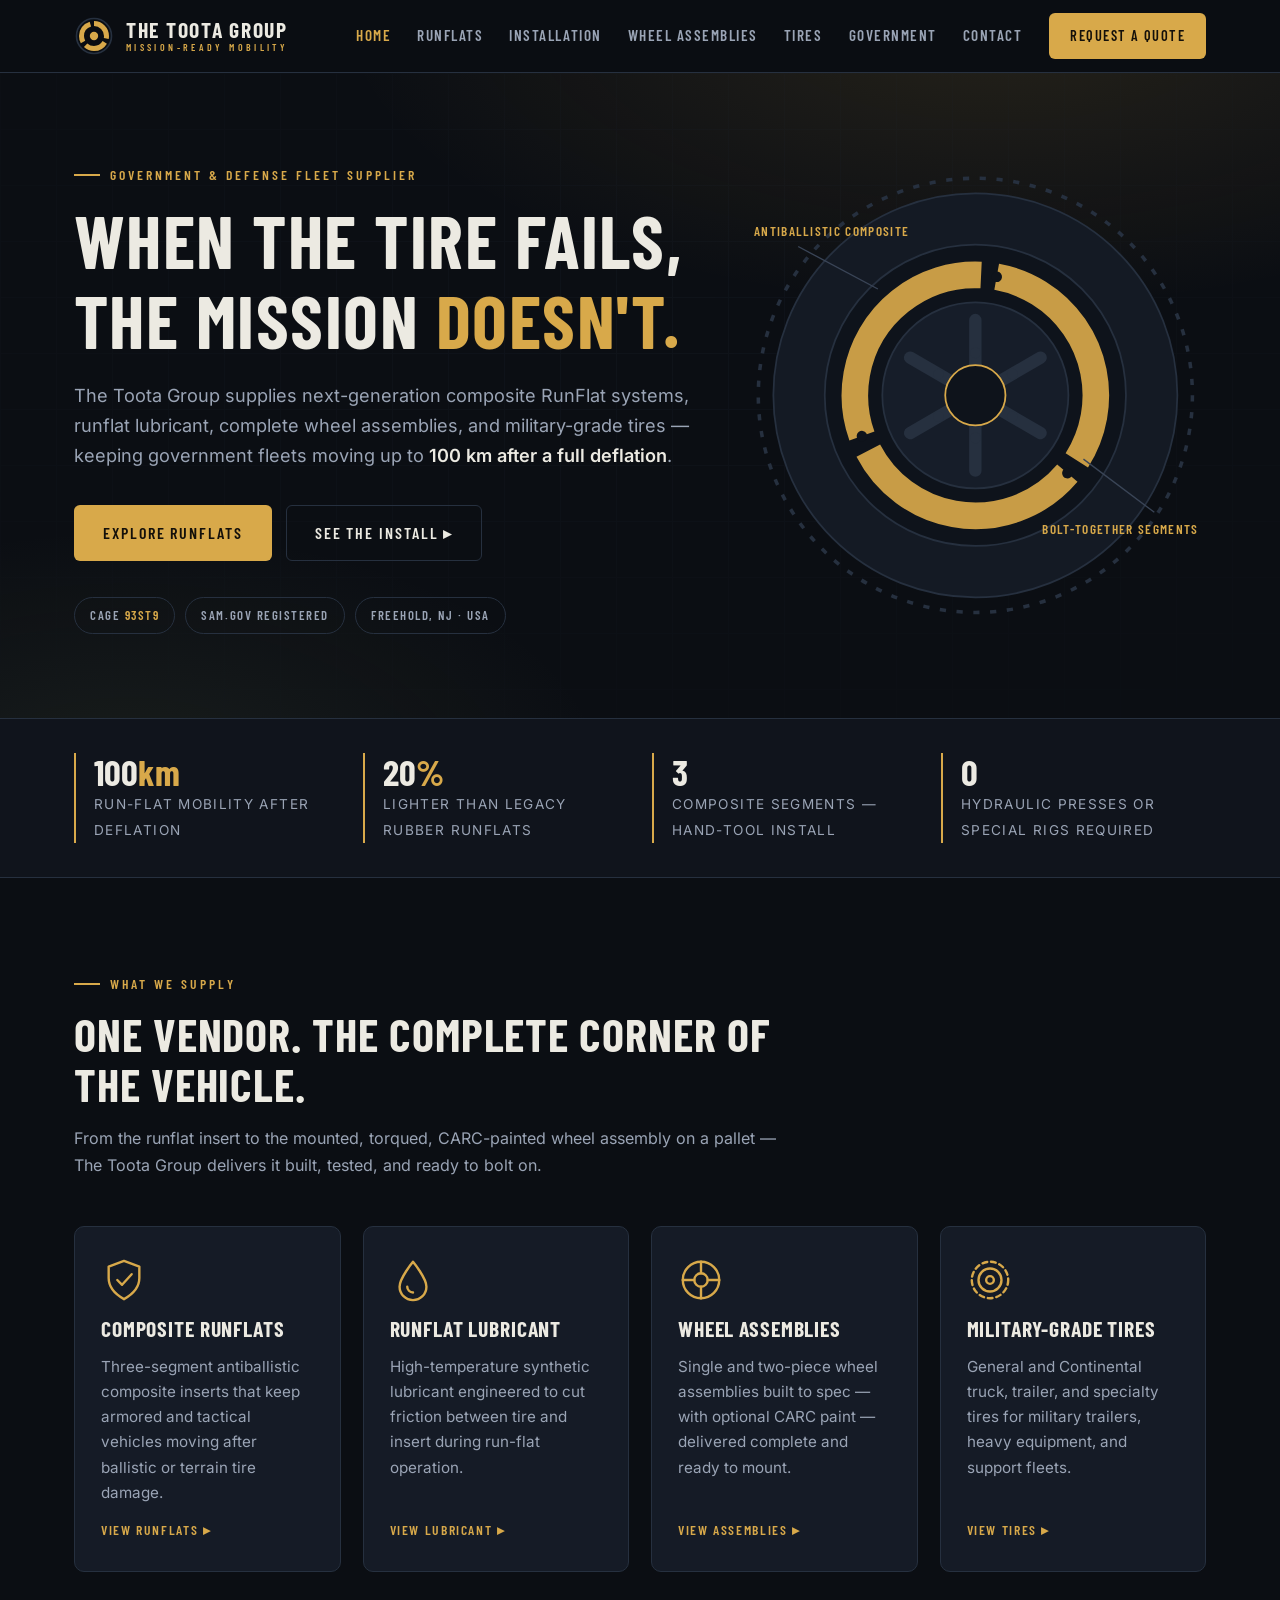
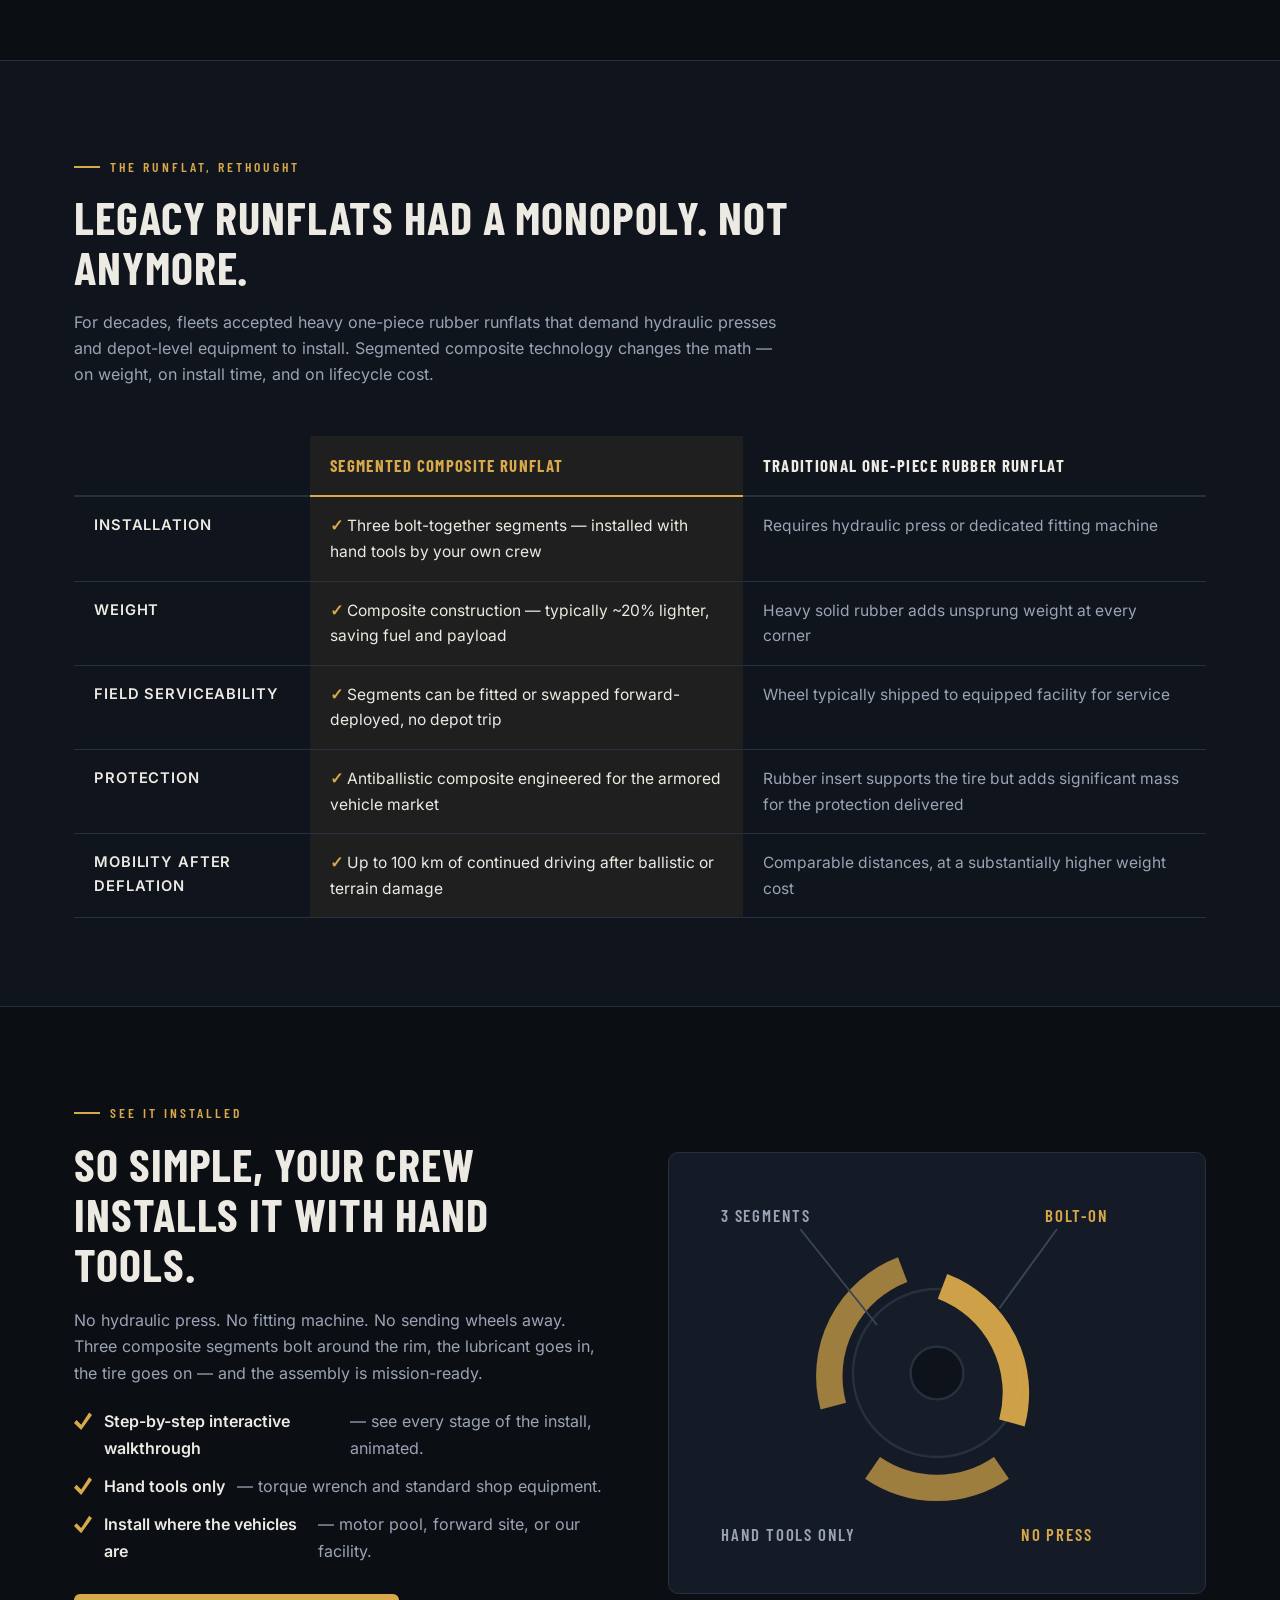
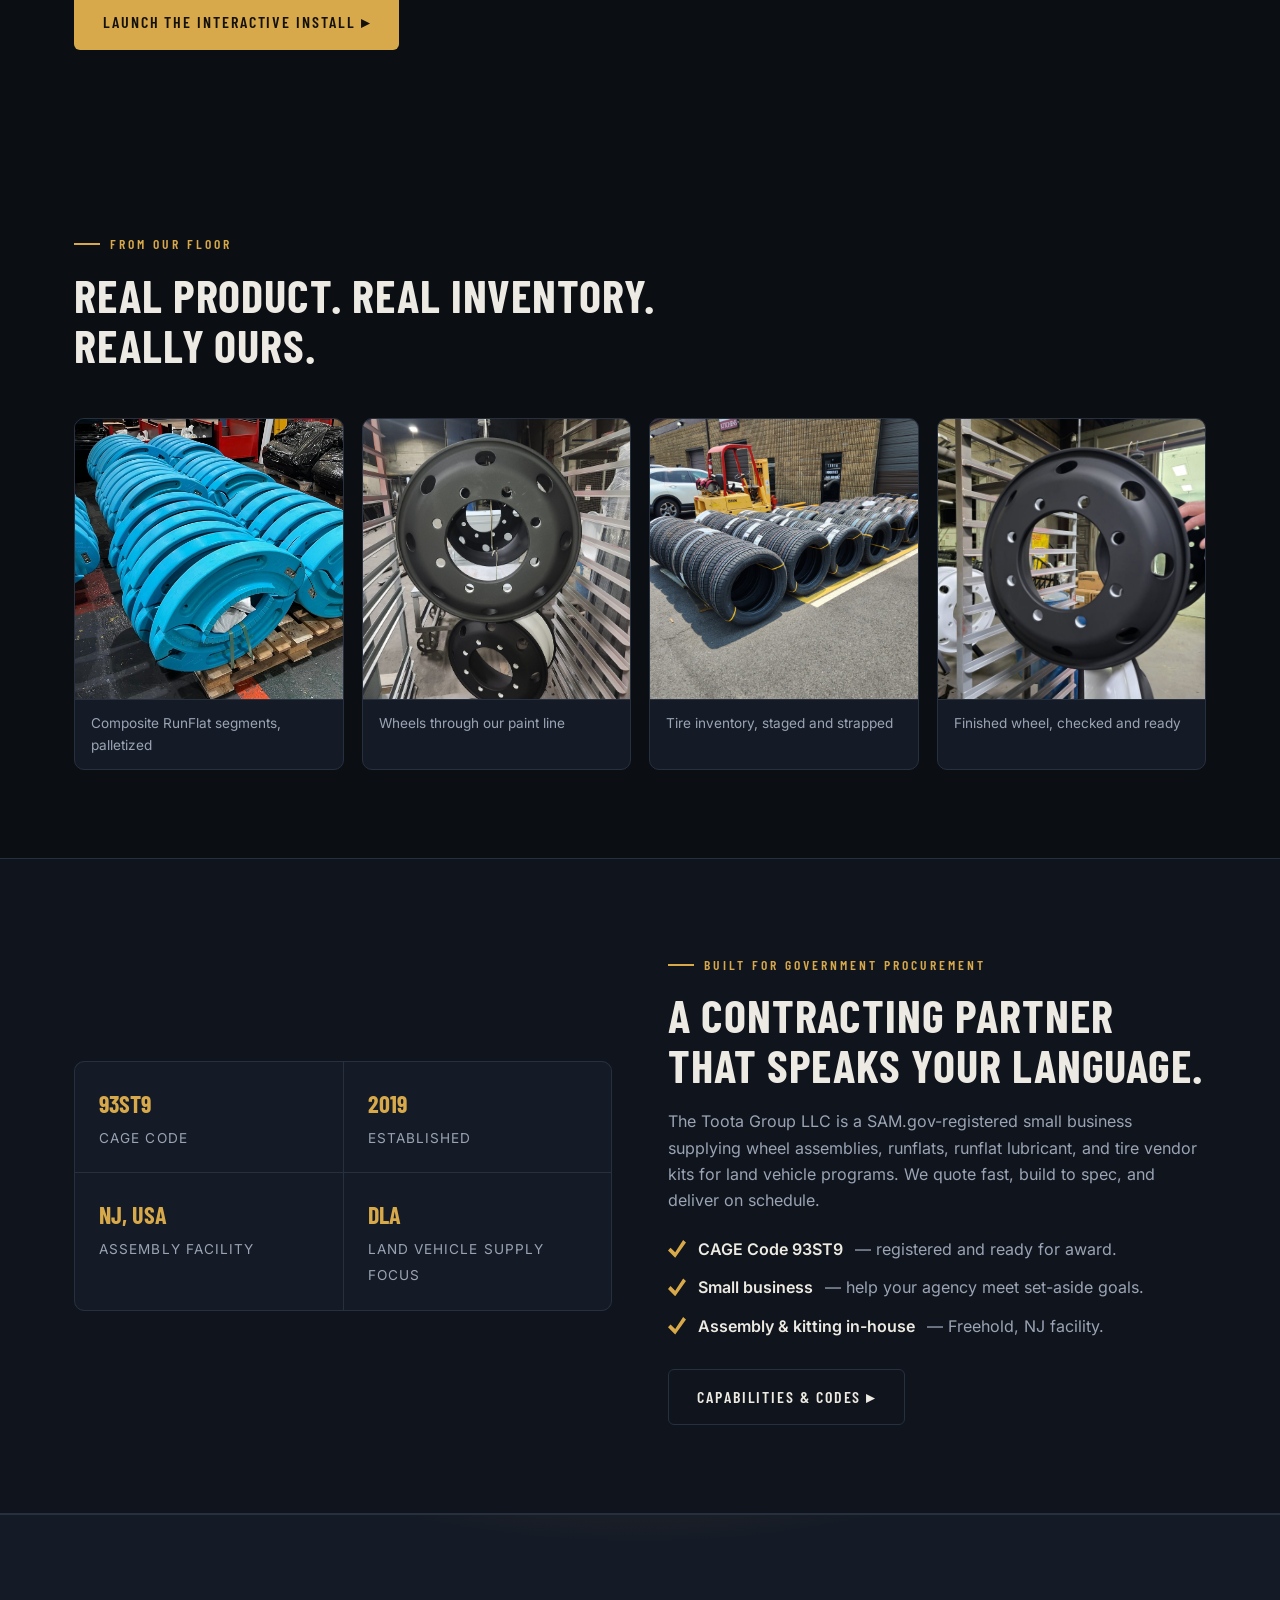
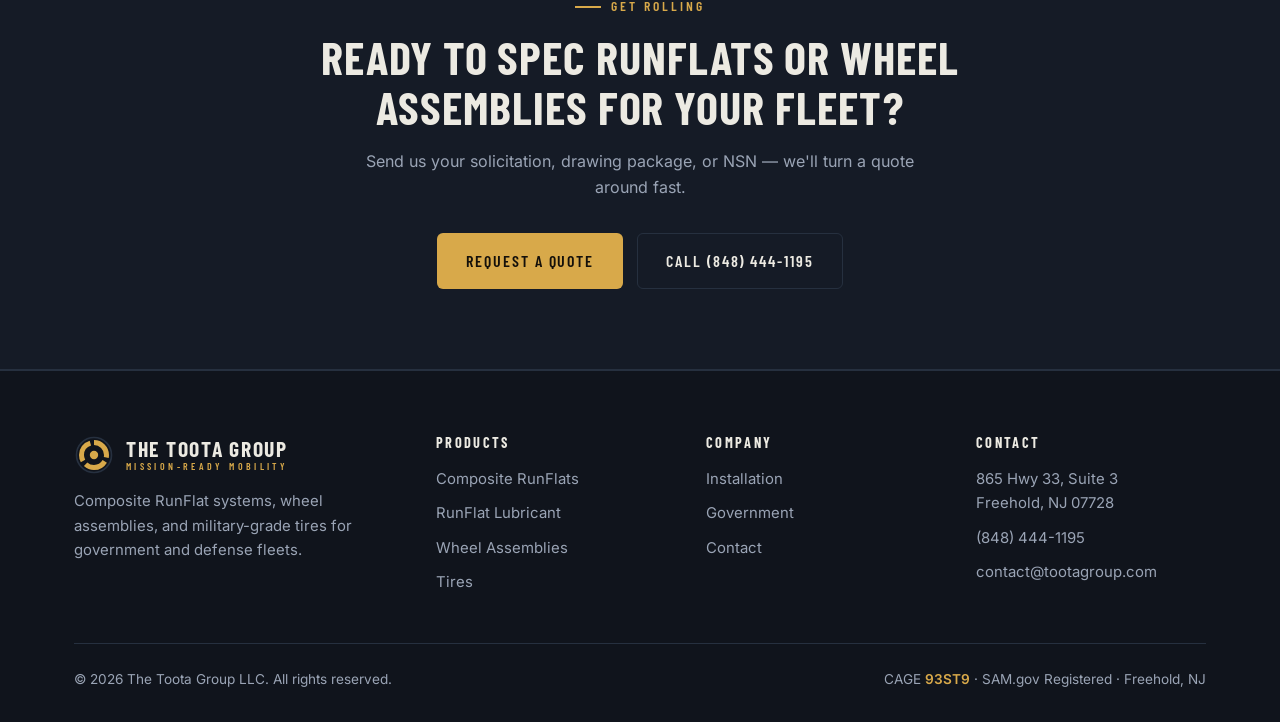
==== commit 0b8e44e3: "Update address to Freehold, add facility photos, wire quote form for Google webhook - Replace Pennin" ====
--- a/index.html
+++ b/index.html
@@ -51,7 +51,7 @@
         <div class="hero-badges">
           <span>CAGE <b>93ST9</b></span>
           <span>SAM.gov Registered</span>
-          <span>Pennington, NJ · USA</span>
+          <span>Freehold, NJ · USA</span>
         </div>
       </div>
       <div class="hero-art" aria-hidden="true">
@@ -230,6 +230,35 @@
     </div>
   </section>
 
+  <!-- ============ FLOOR GALLERY ============ -->
+  <section class="section">
+    <div class="wrap">
+      <div class="section-head reveal">
+        <span class="kicker">From Our Floor</span>
+        <h2>Real product. Real inventory. Really ours.</h2>
+      </div>
+      <div class="photo-grid reveal">
+        <figure>
+          <img src="assets/img/runflat-segments.jpg" alt="Pallets of composite RunFlat segments in the Toota Group warehouse" loading="lazy">
+          <figcaption>Composite RunFlat segments, palletized</figcaption>
+        </figure>
+        <figure>
+          <img src="assets/img/wheels-paint-line.jpg" alt="Matte black wheels on the Toota Group paint line" loading="lazy">
+          <figcaption>Wheels through our paint line</figcaption>
+        </figure>
+        <figure>
+          <img src="assets/img/tires-inventory.jpg" alt="Rows of new tires staged outside the Toota facility" loading="lazy">
+          <figcaption>Tire inventory, staged and strapped</figcaption>
+        </figure>
+        <figure>
+          <img src="assets/img/wheel-black-rack.jpg" alt="Finished matte black wheel at the Toota Group facility" loading="lazy">
+          <figcaption>Finished wheel, checked and ready</figcaption>
+        </figure>
+      </div>
+    </div>
+  </section>
+
+
   <!-- ============ GOV STRIP ============ -->
   <section class="section alt">
     <div class="wrap split reverse">
@@ -240,7 +269,7 @@
         <ul class="checks">
           <li><b>CAGE Code 93ST9</b> — registered and ready for award.</li>
           <li><b>Small business</b> — help your agency meet set-aside goals.</li>
-          <li><b>Assembly &amp; kitting in-house</b> — Pennington, NJ facility.</li>
+          <li><b>Assembly &amp; kitting in-house</b> — Freehold, NJ facility.</li>
         </ul>
         <div class="hero-actions" style="margin-top:30px;">
           <a class="btn btn-ghost" href="government.html">Capabilities &amp; Codes ▸</a>
@@ -306,7 +335,7 @@
       <div>
         <h4>Contact</h4>
         <ul>
-          <li>1589 Reed Road, Suite 8<br>Pennington, NJ 08534</li>
+          <li>865 Hwy 33, Suite 3<br>Freehold, NJ 07728</li>
           <li><a href="tel:+18484441195">(848) 444-1195</a></li>
           <li><a href="mailto:contact@tootagroup.com">contact@tootagroup.com</a></li>
         </ul>
@@ -314,7 +343,7 @@
     </div>
     <div class="footer-meta">
       <span>© <span id="year"></span> The Toota Group LLC. All rights reserved.</span>
-      <span>CAGE <b>93ST9</b> · SAM.gov Registered · Pennington, NJ</span>
+      <span>CAGE <b>93ST9</b> · SAM.gov Registered · Freehold, NJ</span>
     </div>
   </div>
 </footer>
--- a/css/styles.css
+++ b/css/styles.css
@@ -749,3 +749,53 @@
   border: 3px solid var(--bg-2);
   cursor: grab;
 }
+
+/* ---------- Photo galleries ---------- */
+.photo-grid {
+  display: grid;
+  grid-template-columns: repeat(auto-fit, minmax(240px, 1fr));
+  gap: 18px;
+}
+.photo-grid figure {
+  margin: 0;
+  border: 1px solid var(--line);
+  border-radius: var(--radius);
+  overflow: hidden;
+  background: var(--panel);
+}
+.photo-grid img {
+  width: 100%;
+  height: 280px;
+  object-fit: cover;
+  display: block;
+  transition: transform .35s ease;
+}
+.photo-grid figure:hover img { transform: scale(1.04); }
+.photo-grid figcaption {
+  padding: 12px 16px;
+  font-size: 0.85rem;
+  color: var(--muted);
+  border-top: 1px solid var(--line);
+}
+.photo-grid.tall img { height: 360px; }
+.photo-feature {
+  margin: 0;
+  border: 1px solid var(--line);
+  border-radius: var(--radius);
+  overflow: hidden;
+  background: var(--panel);
+}
+.photo-feature img { width: 100%; display: block; }
+.photo-feature figcaption {
+  padding: 12px 16px;
+  font-size: 0.85rem;
+  color: var(--muted);
+  border-top: 1px solid var(--line);
+}
+
+/* ---------- Quote form status ---------- */
+#quote-status { font-size: 0.95rem; min-height: 1.4em; }
+@media (max-width: 600px) {
+  .photo-grid figure { grid-column: auto !important; }
+  .photo-grid img, .photo-grid.tall img { height: 240px; }
+}
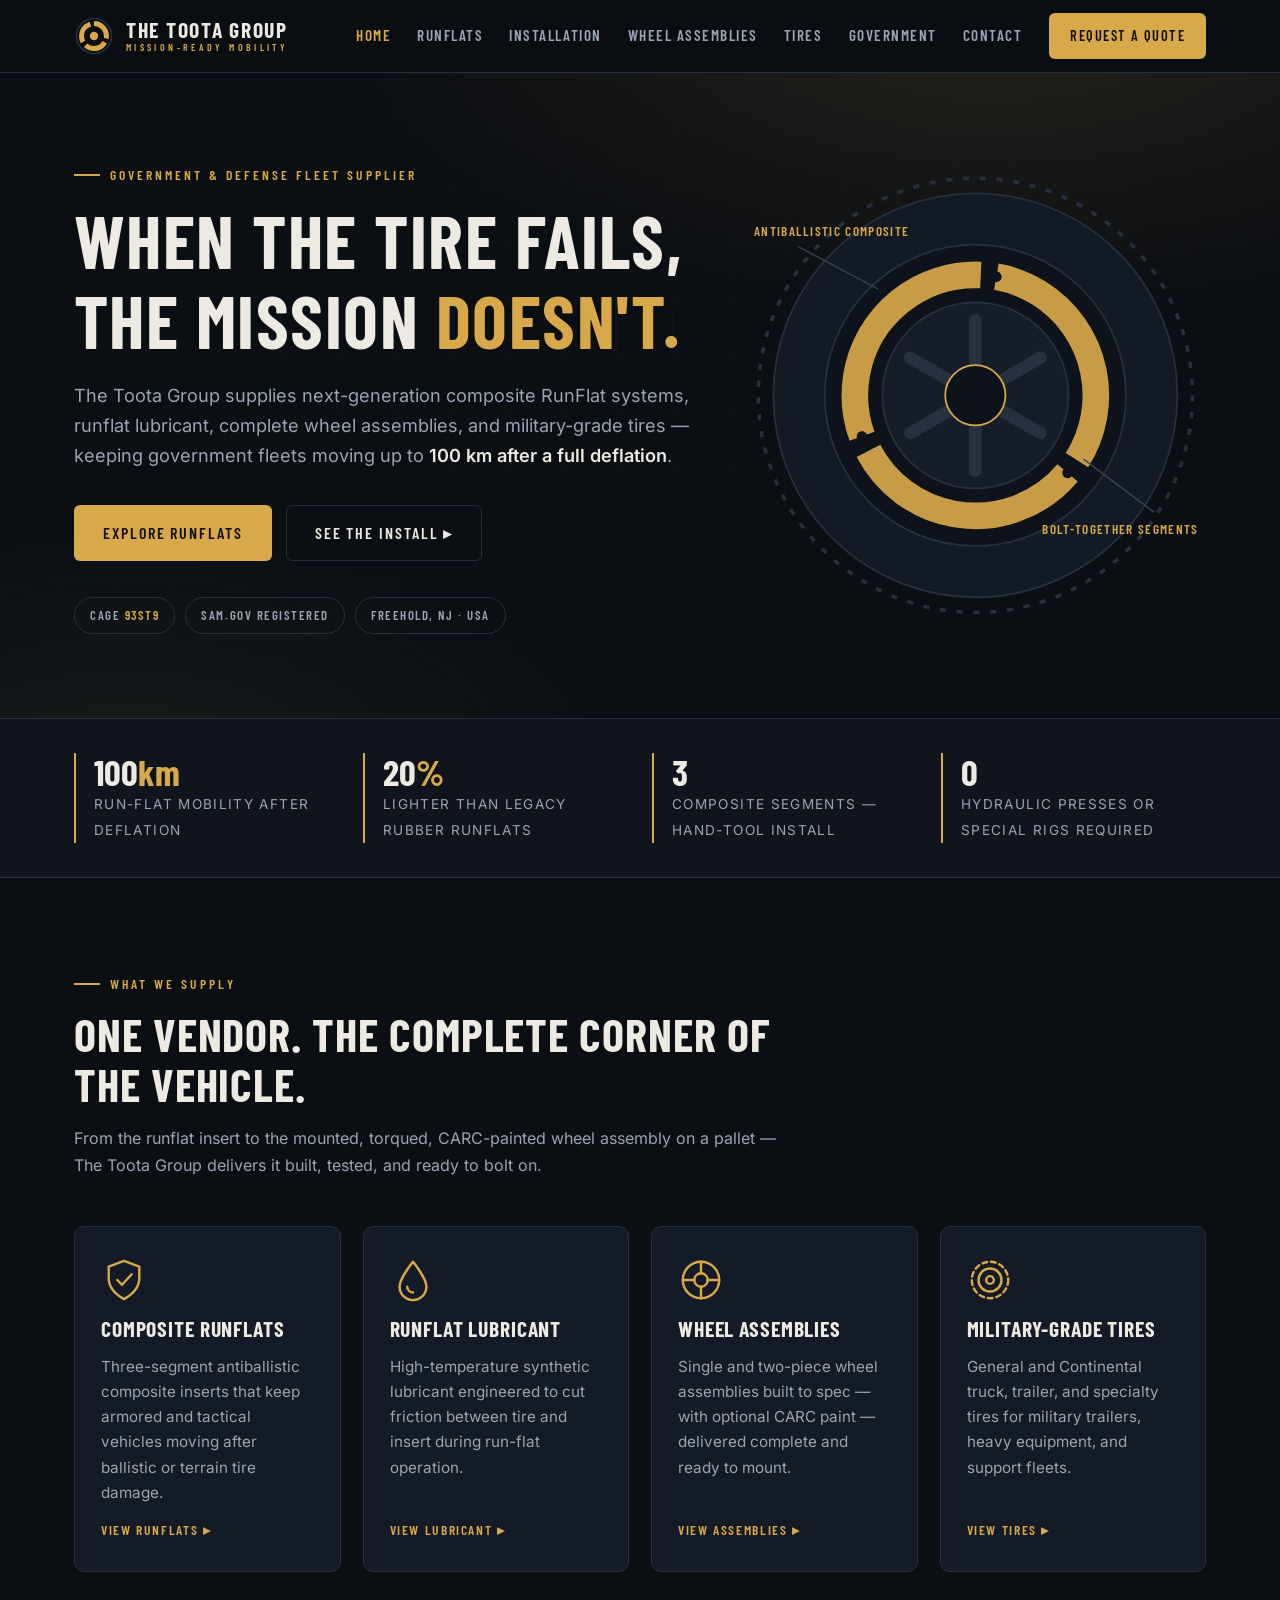
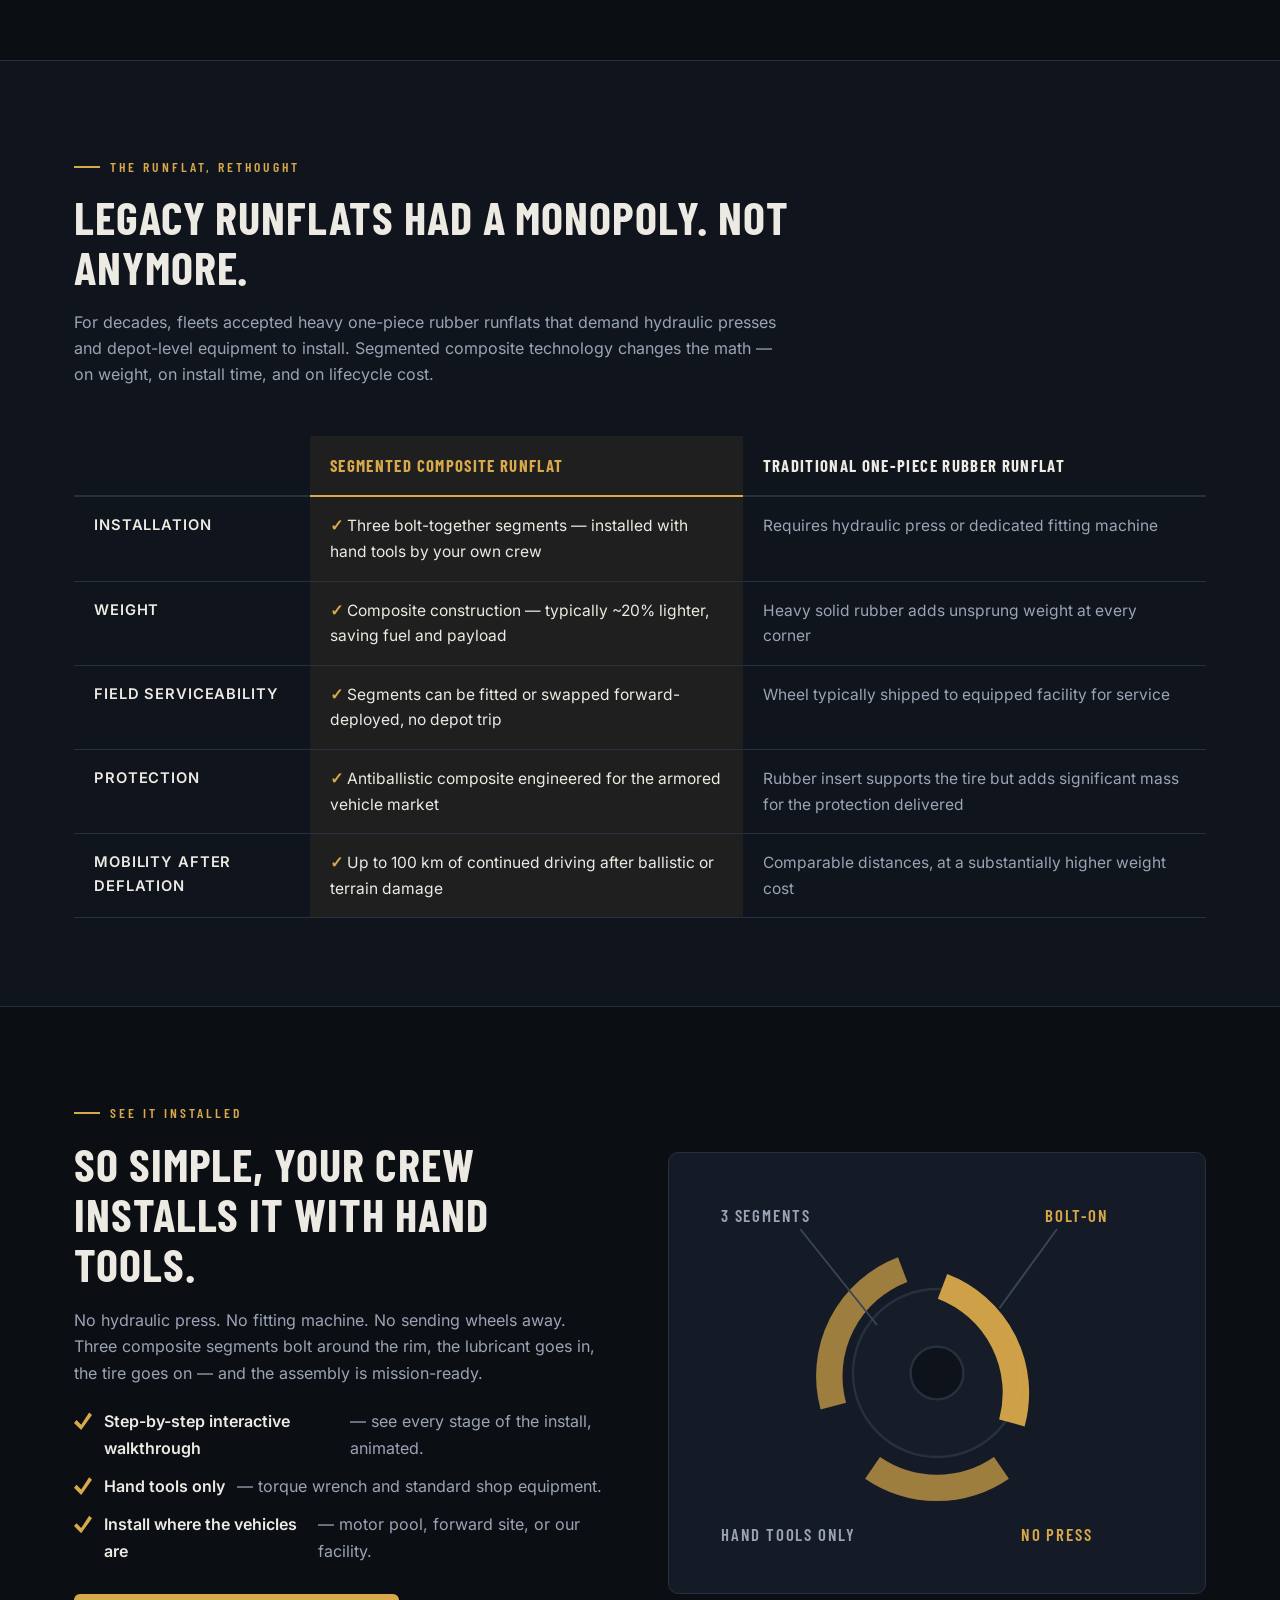
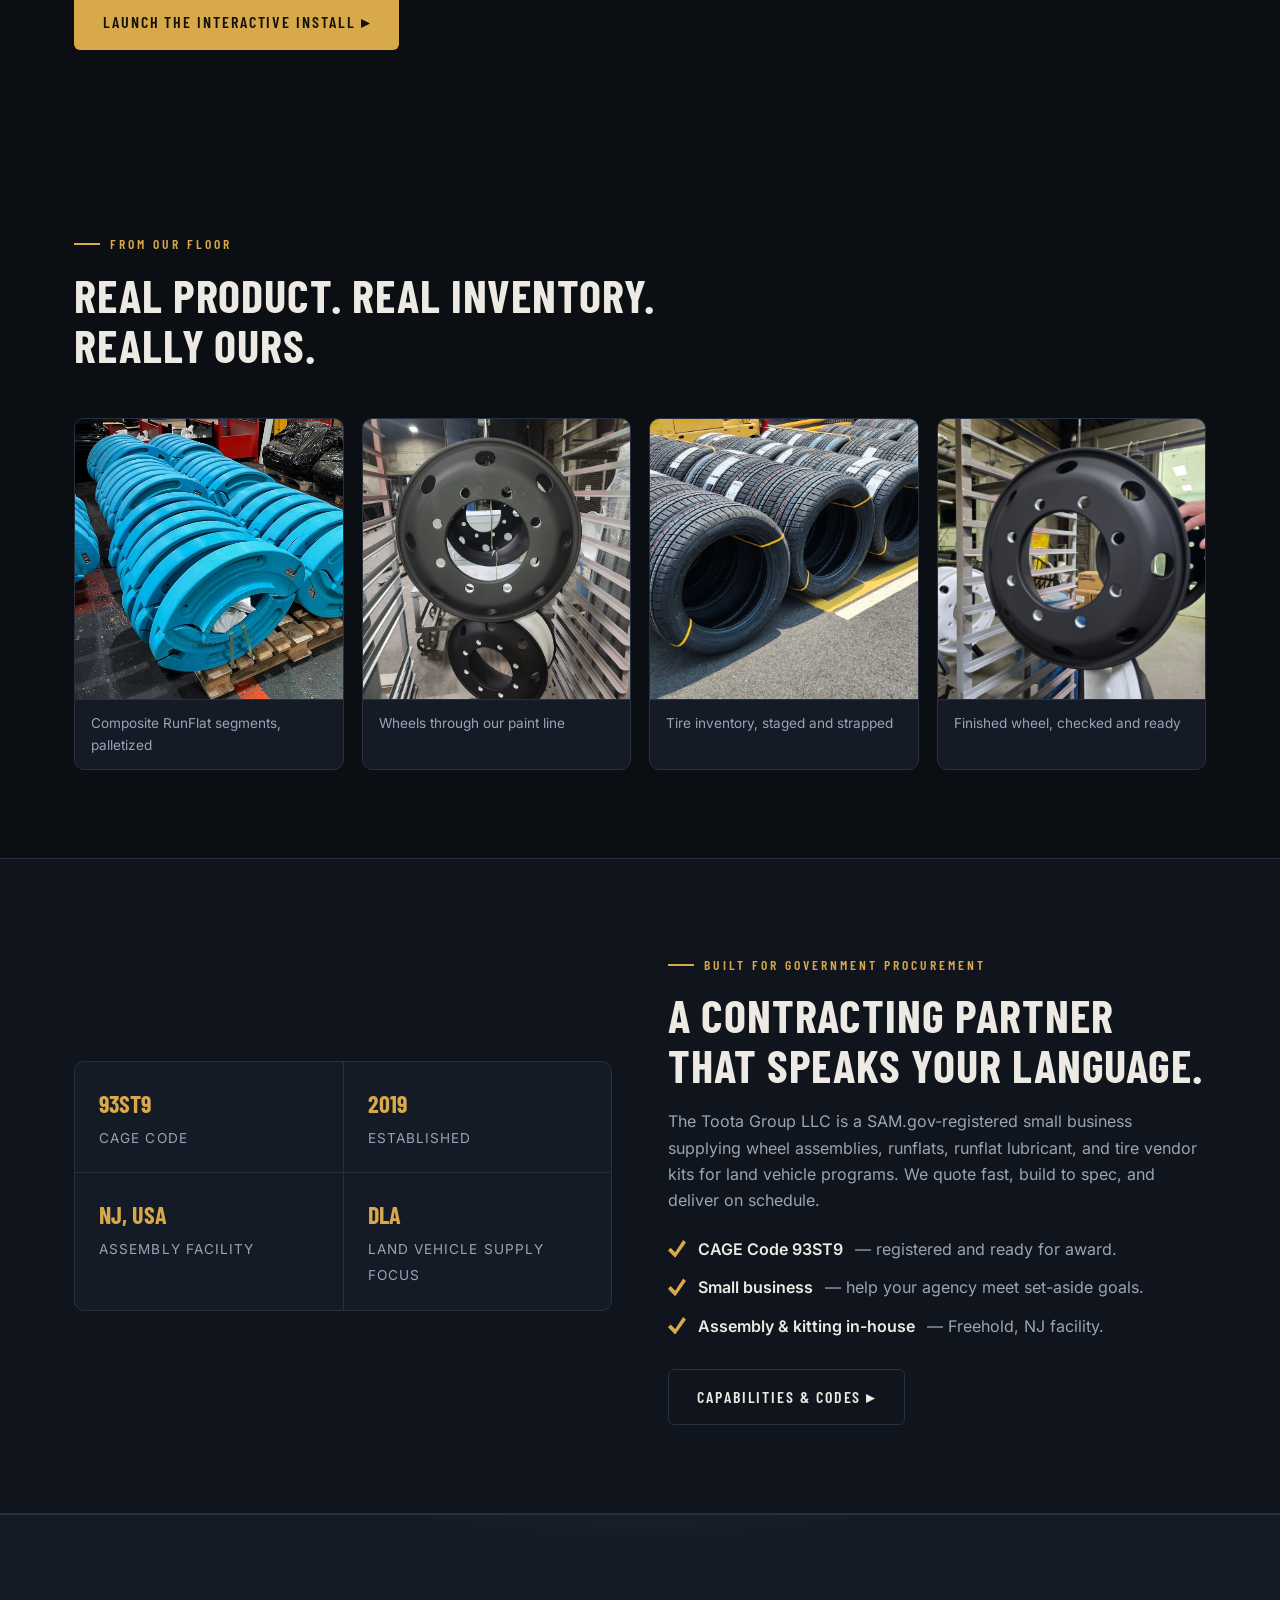
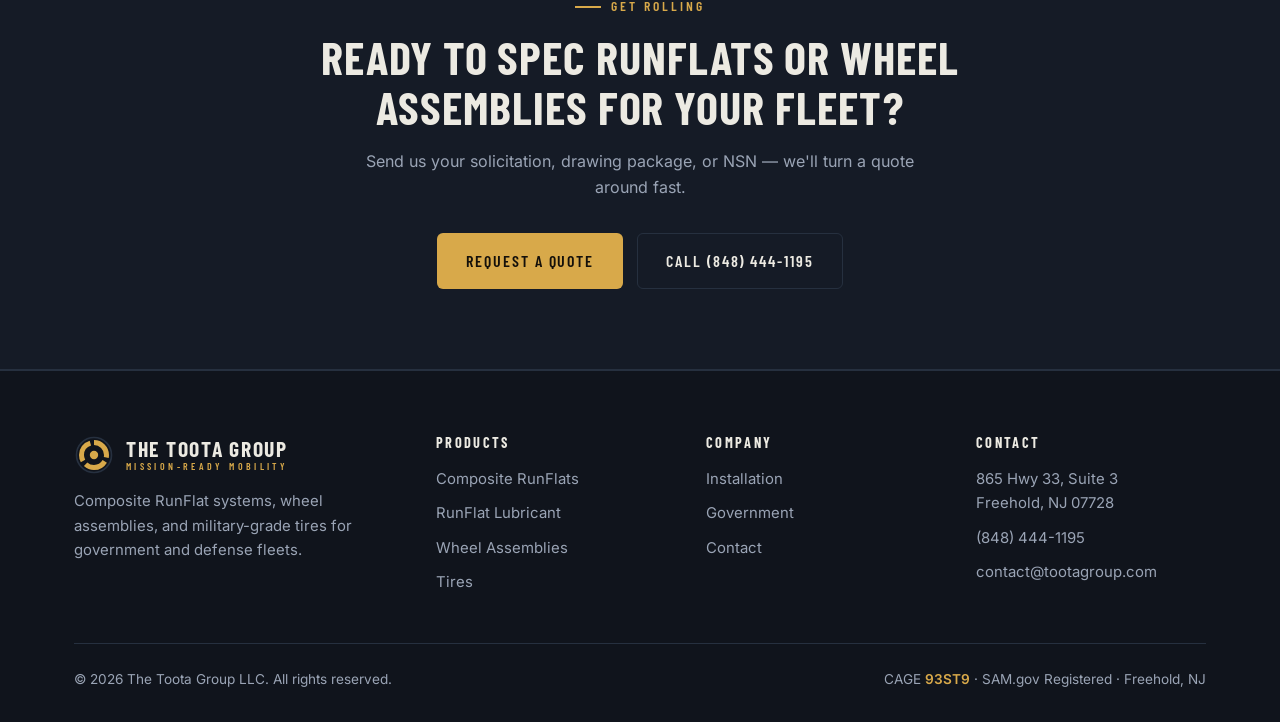
==== commit 70994642: "Add launch SEO layer: OG/canonical tags, JSON-LD, sitemap, robots, 404 page - Open Graph + Twitter c" ====
--- a/index.html
+++ b/index.html
@@ -5,8 +5,38 @@
 <meta name="viewport" content="width=device-width, initial-scale=1.0">
 <title>The Toota Group — RunFlats, Wheel Assemblies &amp; Military-Grade Tires</title>
 <meta name="description" content="The Toota Group LLC supplies composite RunFlat systems, runflat lubricant, complete wheel assemblies, and military-grade tires for government and defense fleets. CAGE 93ST9.">
+<link rel="canonical" href="https://thetootagroup.com/">
+<meta property="og:type" content="website">
+<meta property="og:site_name" content="The Toota Group">
+<meta property="og:title" content="The Toota Group — RunFlats, Wheel Assemblies & Military-Grade Tires">
+<meta property="og:description" content="The Toota Group LLC supplies composite RunFlat systems, runflat lubricant, complete wheel assemblies, and military-grade tires for government and defense fleets. CAGE 93ST9.">
+<meta property="og:url" content="https://thetootagroup.com/">
+<meta property="og:image" content="https://thetootagroup.com/assets/img/og-image.jpg">
+<meta property="og:image:width" content="1200">
+<meta property="og:image:height" content="630">
+<meta name="twitter:card" content="summary_large_image">
 <link rel="stylesheet" href="css/styles.css">
 <link rel="icon" type="image/svg+xml" href="assets/favicon.svg">
+<script type="application/ld+json">
+{
+  "@context": "https://schema.org",
+  "@type": "Organization",
+  "name": "The Toota Group LLC",
+  "url": "https://thetootagroup.com",
+  "logo": "https://thetootagroup.com/assets/favicon.svg",
+  "description": "Composite RunFlat systems, runflat lubricant, complete wheel assemblies, and military-grade tires for government and defense fleets. CAGE 93ST9.",
+  "telephone": "+1-848-444-1195",
+  "email": "contact@tootagroup.com",
+  "address": {
+    "@type": "PostalAddress",
+    "streetAddress": "865 Hwy 33, Suite 3",
+    "addressLocality": "Freehold",
+    "addressRegion": "NJ",
+    "postalCode": "07728",
+    "addressCountry": "US"
+  }
+}
+</script>
 </head>
 <body>
 
--- a/css/styles.css
+++ b/css/styles.css
@@ -799,3 +799,43 @@
   .photo-grid figure { grid-column: auto !important; }
   .photo-grid img, .photo-grid.tall img { height: 240px; }
 }
+
+/* ---------- Video embeds ---------- */
+.video-grid {
+  display: grid;
+  grid-template-columns: repeat(auto-fit, minmax(300px, 1fr));
+  gap: 22px;
+}
+.video-card {
+  background: var(--panel);
+  border: 1px solid var(--line);
+  border-radius: var(--radius);
+  overflow: hidden;
+}
+.video-frame {
+  position: relative;
+  padding-top: 56.25%;
+  background: #000;
+}
+.video-frame iframe {
+  position: absolute;
+  inset: 0;
+  width: 100%;
+  height: 100%;
+  border: 0;
+}
+.video-card figcaption {
+  padding: 14px 18px;
+}
+.video-card figcaption b {
+  display: block;
+  font-family: var(--font-head);
+  font-weight: 700;
+  text-transform: uppercase;
+  letter-spacing: 0.05em;
+  font-size: 1.05rem;
+}
+.video-card figcaption span {
+  font-size: 0.85rem;
+  color: var(--muted);
+}
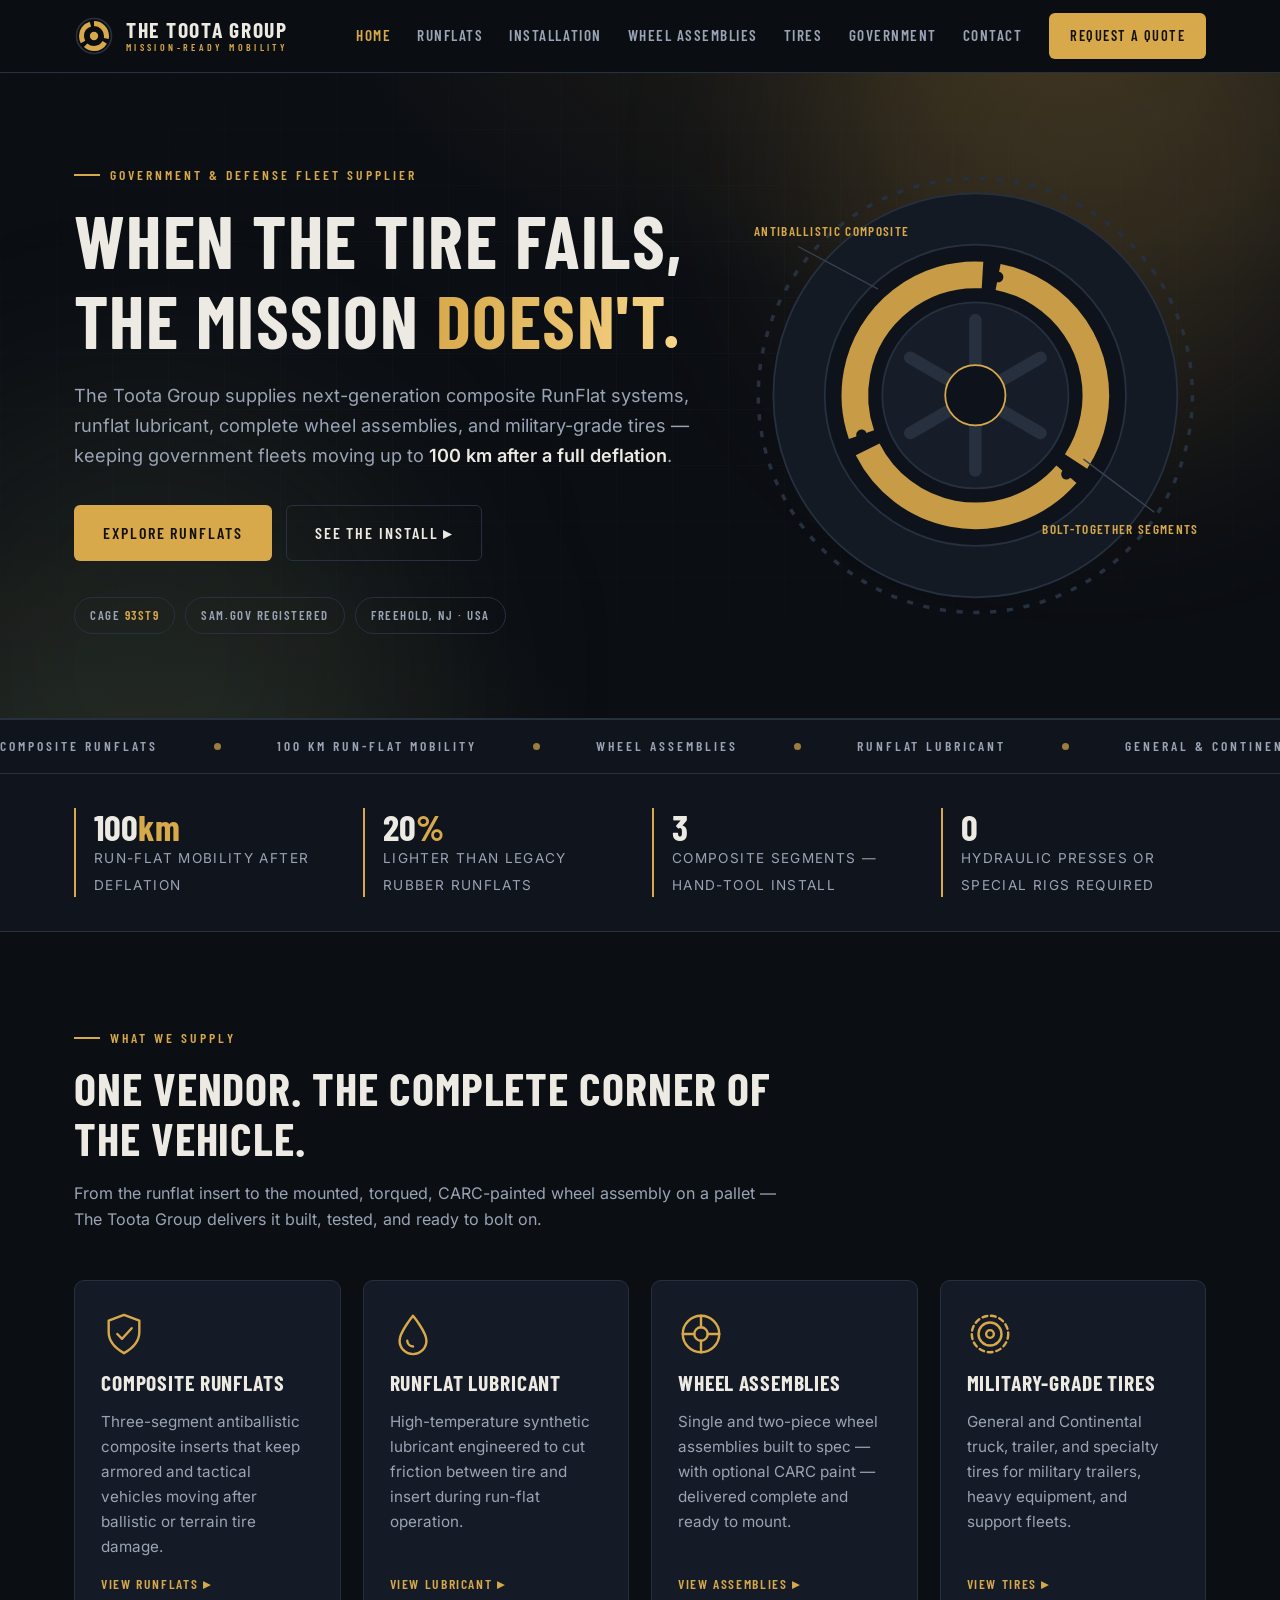
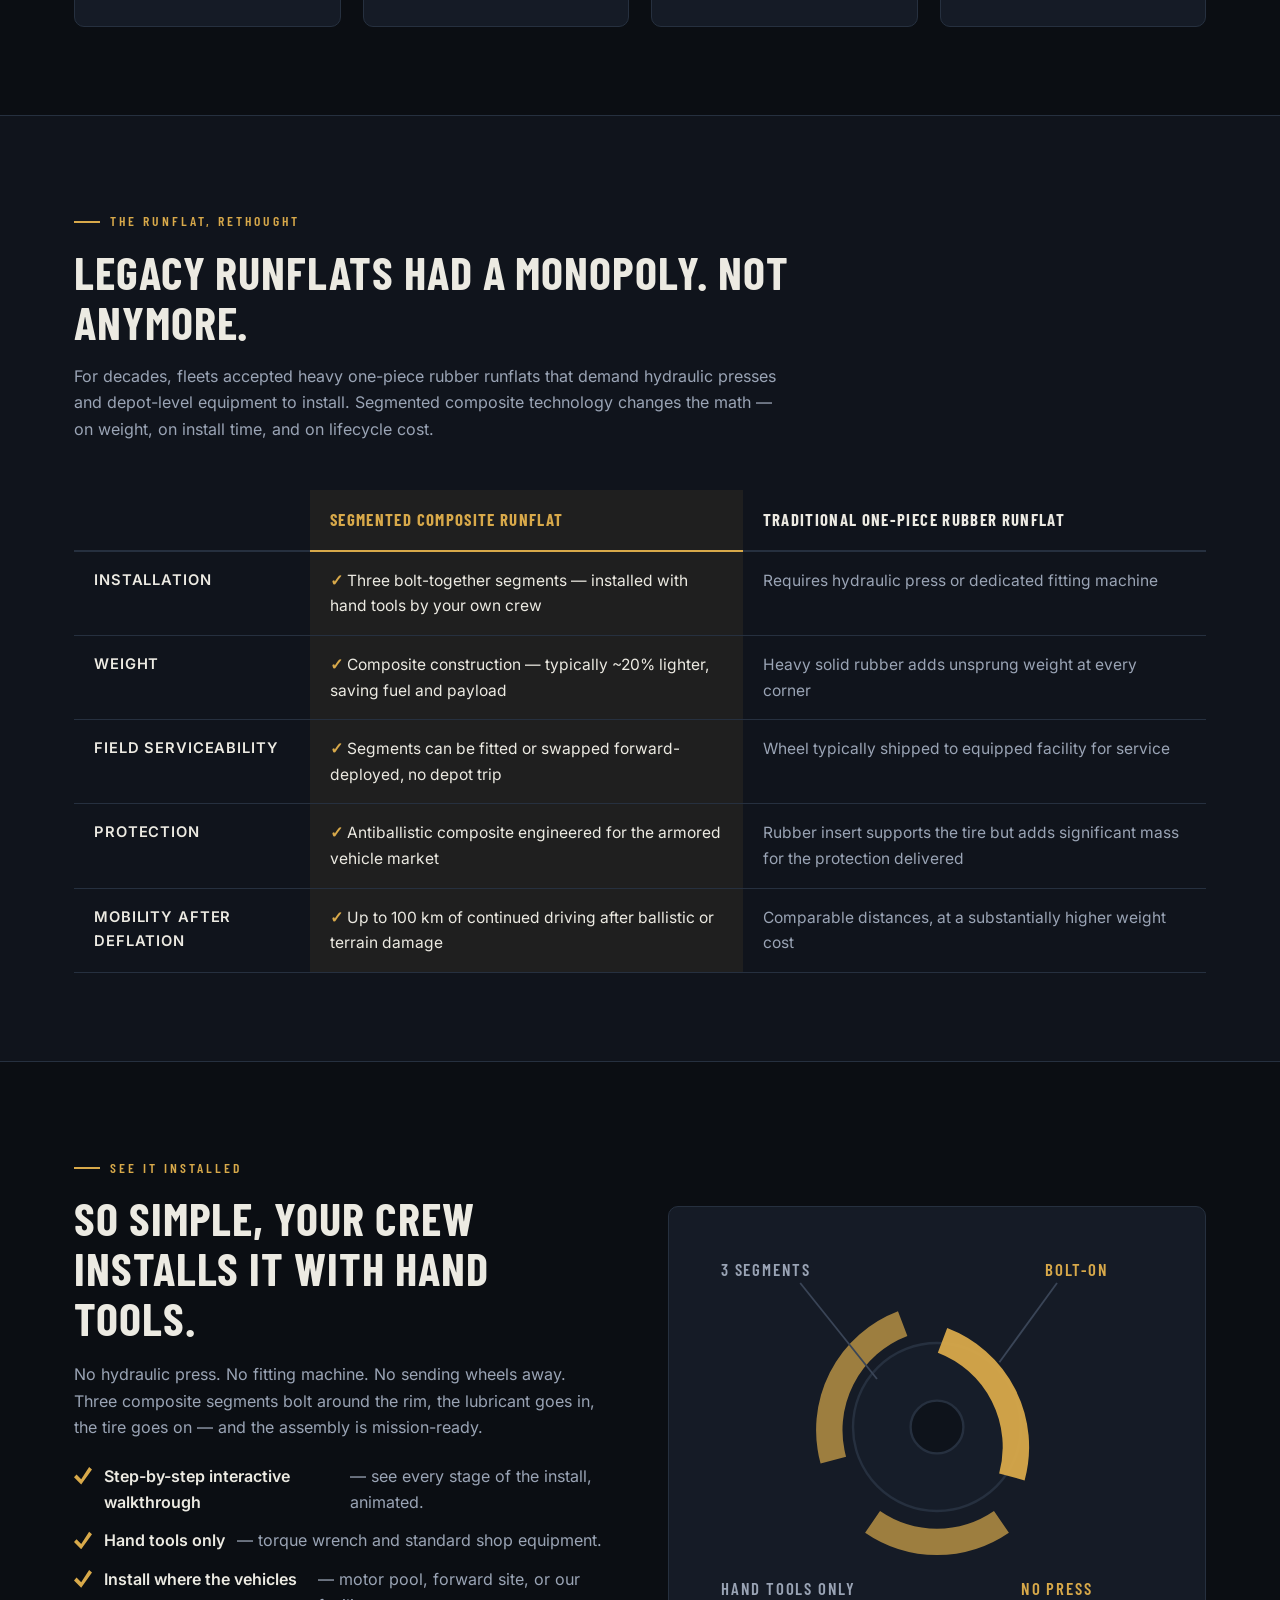
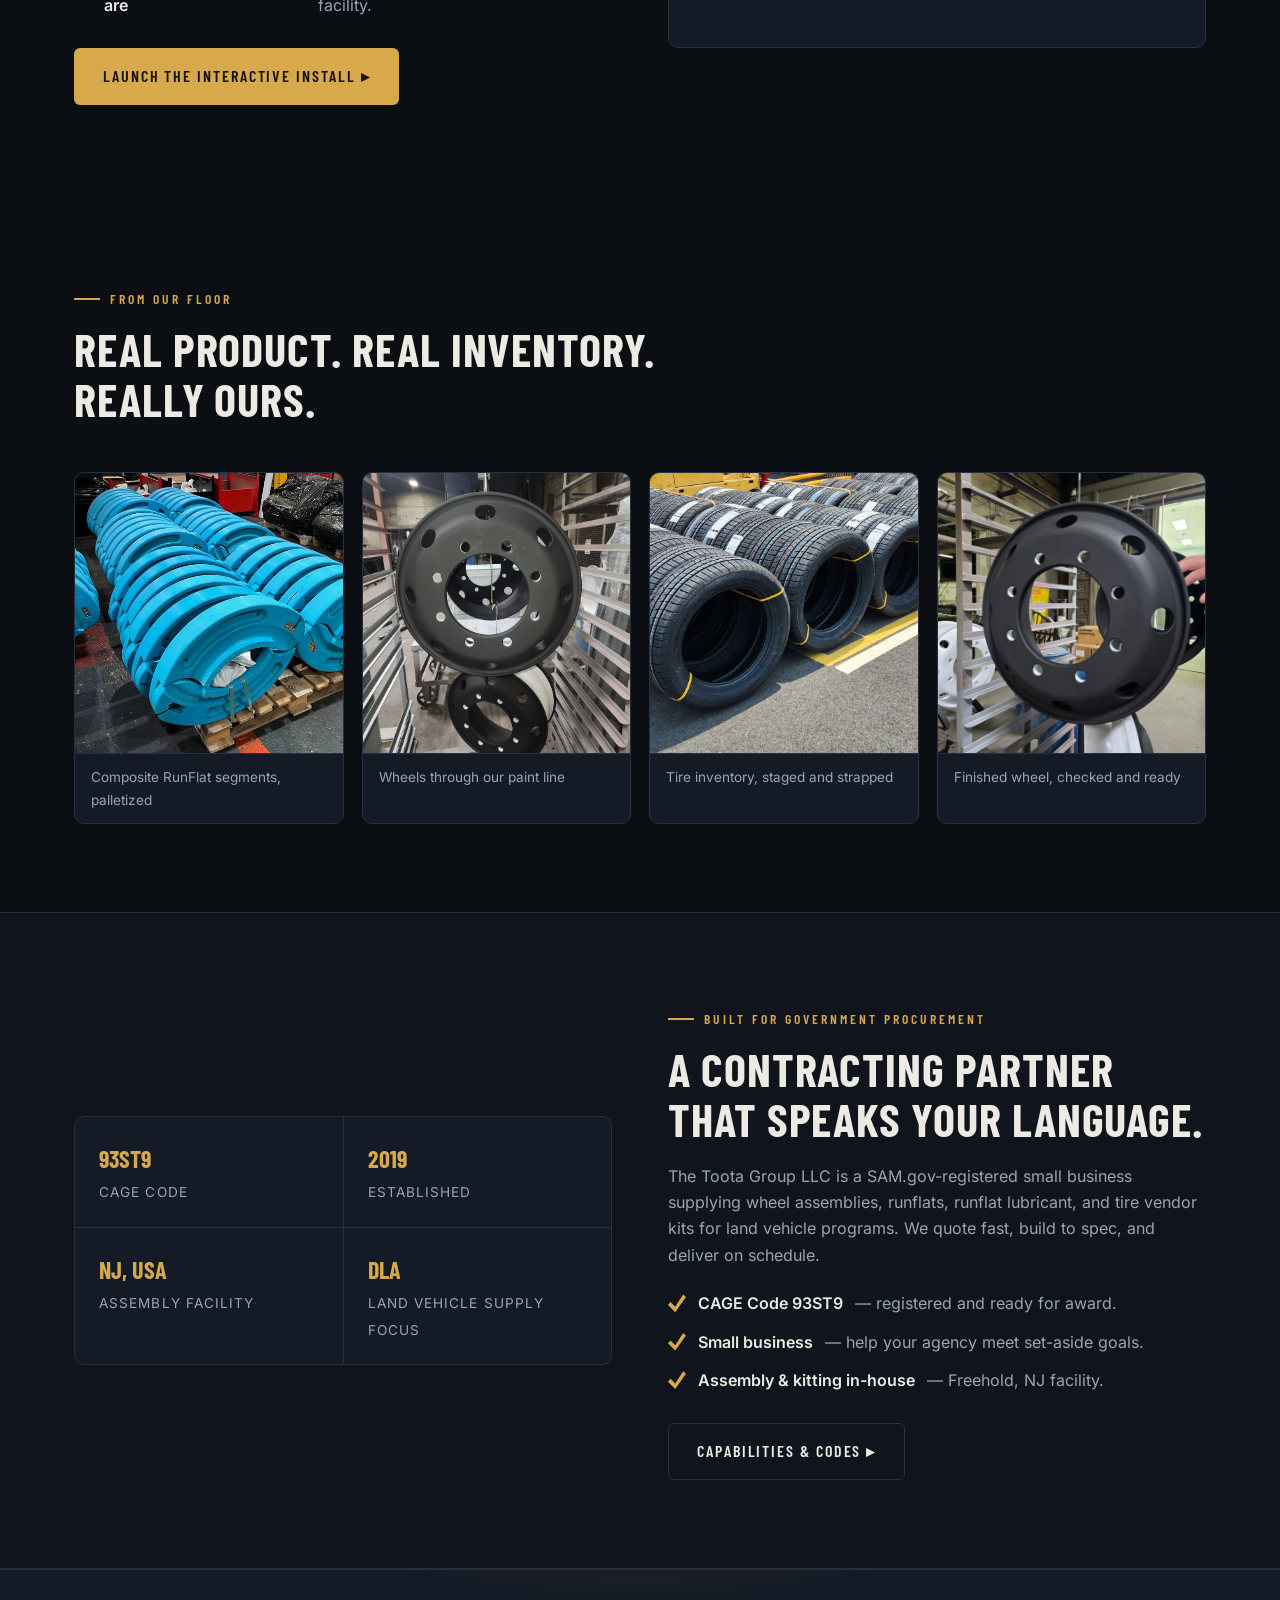
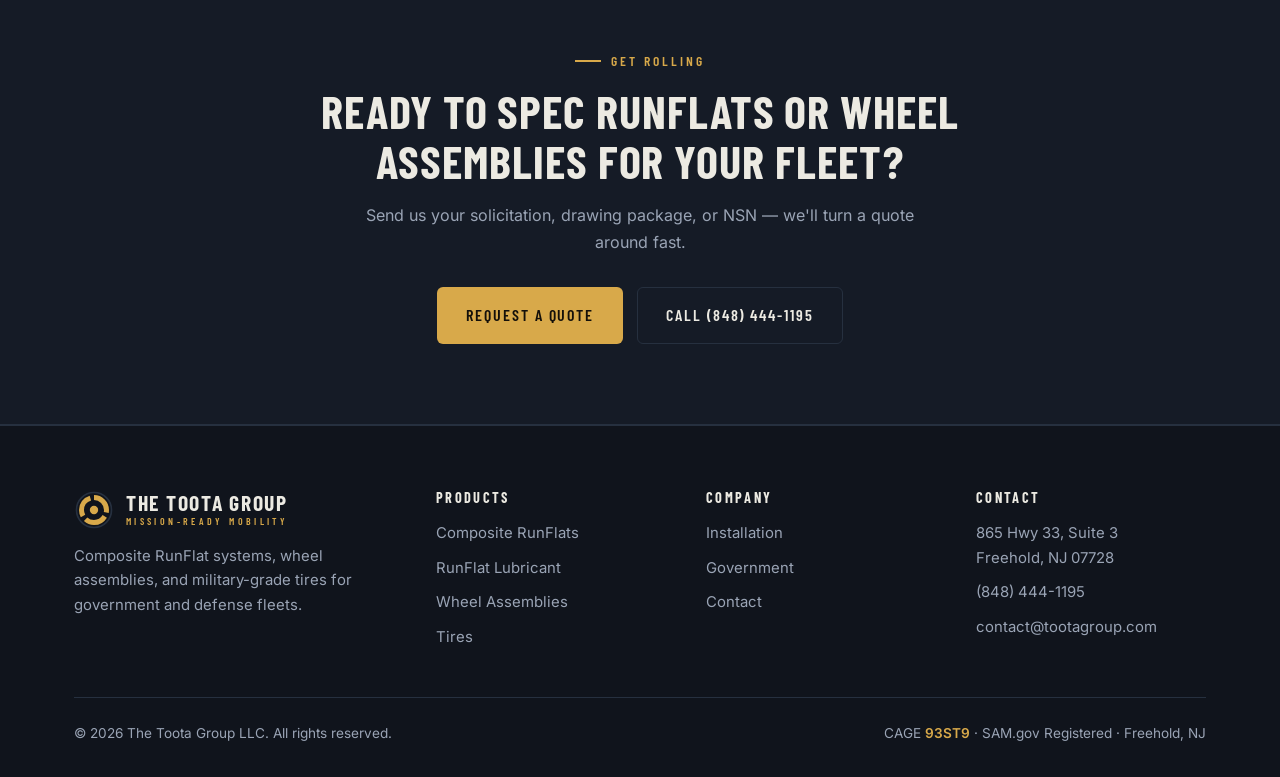
==== commit ac860d16: "Add vibrancy layer: motion, glow, and animated detail - Staggered hero headline entrance with shimme" ====
--- a/index.html
+++ b/index.html
@@ -69,10 +69,12 @@
   <!-- ============ HERO ============ -->
   <section class="hero">
     <div class="hero-grid" aria-hidden="true"></div>
+    <div class="blob b1" aria-hidden="true"></div>
+    <div class="blob b2" aria-hidden="true"></div>
     <div class="wrap">
       <div>
         <span class="kicker">Government &amp; Defense Fleet Supplier</span>
-        <h1>When the tire fails,<br>the mission <span>doesn't.</span></h1>
+        <h1>When the tire fails,<br>the mission <span class="gold">doesn't.</span></h1>
         <p class="lead">The Toota Group supplies next-generation composite RunFlat systems, runflat lubricant, complete wheel assemblies, and military-grade tires — keeping government fleets moving up to <strong>100&nbsp;km after a full deflation</strong>.</p>
         <div class="hero-actions">
           <a class="btn btn-gold" href="runflats.html">Explore RunFlats</a>
@@ -125,6 +127,14 @@
       </div>
     </div>
   </section>
+
+  <!-- ============ TICKER ============ -->
+  <div class="ticker" aria-hidden="true">
+    <div class="ticker-track">
+      <span>Composite RunFlats</span><i></i><span>100 km Run-Flat Mobility</span><i></i><span>Wheel Assemblies</span><i></i><span>RunFlat Lubricant</span><i></i><span>General &amp; Continental Tires</span><i></i><span>CAGE 93ST9</span><i></i><span>Hand-Tool Install</span><i></i><span>CARC Paint Option</span><i></i><span>SAM.gov Registered</span><i></i><span>Freehold, NJ</span><i></i>
+      <span>Composite RunFlats</span><i></i><span>100 km Run-Flat Mobility</span><i></i><span>Wheel Assemblies</span><i></i><span>RunFlat Lubricant</span><i></i><span>General &amp; Continental Tires</span><i></i><span>CAGE 93ST9</span><i></i><span>Hand-Tool Install</span><i></i><span>CARC Paint Option</span><i></i><span>SAM.gov Registered</span><i></i><span>Freehold, NJ</span><i></i>
+    </div>
+  </div>
 
   <!-- ============ STATS ============ -->
   <section class="stat-bar">
--- a/css/styles.css
+++ b/css/styles.css
@@ -232,7 +232,7 @@
   padding-top: 84px;
   padding-bottom: 84px;
 }
-.hero h1 span { color: var(--gold); }
+.hero h1 .gold { color: var(--gold); }
 .hero .lead { margin: 22px 0 34px; }
 .hero-actions { display: flex; gap: 14px; flex-wrap: wrap; }
 .hero-art { position: relative; }
@@ -839,3 +839,112 @@
   font-size: 0.85rem;
   color: var(--muted);
 }
+
+/* ============================================================
+   VIBRANCY LAYER — motion, glow, and life
+   ============================================================ */
+
+/* animated gold shimmer on the hero highlight word */
+.hero h1 .gold {
+  background: linear-gradient(100deg, #d8a94a, #f6d488, #b98a2e, #d8a94a);
+  background-size: 300% 100%;
+  -webkit-background-clip: text;
+  background-clip: text;
+  color: transparent;
+  animation: shimmer 5s linear infinite;
+}
+@keyframes shimmer { to { background-position: 300% 0; } }
+
+/* staggered headline entrance (words wrapped by JS) */
+.hero h1 .w {
+  display: inline-block;
+  opacity: 0;
+  transform: translateY(.5em);
+  animation: rise .7s cubic-bezier(.2, .7, .2, 1) forwards;
+}
+@keyframes rise { to { opacity: 1; transform: none; } }
+
+/* drifting glow blobs behind the hero */
+.hero .blob {
+  position: absolute;
+  width: 540px; height: 540px;
+  border-radius: 50%;
+  filter: blur(100px);
+  pointer-events: none;
+}
+.hero .blob.b1 { background: rgba(216,169,74,.16); top: -180px; right: -80px; animation: drift 16s ease-in-out infinite alternate; }
+.hero .blob.b2 { background: rgba(124,138,91,.13); bottom: -220px; left: -120px; animation: drift 19s ease-in-out infinite alternate-reverse; }
+@keyframes drift {
+  from { transform: translate(0, 0) scale(1); }
+  to   { transform: translate(70px, 50px) scale(1.15); }
+}
+
+/* scrolling capability ticker */
+.ticker {
+  overflow: hidden;
+  background: var(--bg-2);
+  border-top: 1px solid var(--line);
+  border-bottom: 1px solid var(--line);
+}
+.ticker-track {
+  display: flex;
+  align-items: center;
+  gap: 56px;
+  width: max-content;
+  padding: 15px 0;
+  animation: tick 36s linear infinite;
+}
+.ticker-track span {
+  font-family: var(--font-head);
+  font-weight: 600;
+  text-transform: uppercase;
+  letter-spacing: .22em;
+  font-size: .85rem;
+  color: var(--muted);
+  white-space: nowrap;
+}
+.ticker-track i {
+  width: 7px; height: 7px;
+  border-radius: 50%;
+  background: var(--gold);
+  flex: none;
+  opacity: .7;
+}
+@keyframes tick { to { transform: translateX(-50%); } }
+.ticker:hover .ticker-track { animation-play-state: paused; }
+
+/* gold button shine sweep */
+.btn-gold { position: relative; overflow: hidden; }
+.btn-gold::after {
+  content: "";
+  position: absolute;
+  top: 0; left: -70%;
+  width: 45%; height: 100%;
+  background: linear-gradient(105deg, transparent, rgba(255,255,255,.5), transparent);
+  transform: skewX(-20deg);
+  transition: left .55s ease;
+}
+.btn-gold:hover::after { left: 130%; }
+
+/* cards: lift with gold glow */
+a.card:hover {
+  box-shadow: 0 18px 48px -16px rgba(216,169,74,.35);
+}
+.card { transition: transform .25s ease, border-color .25s ease, box-shadow .3s ease; }
+
+/* staggered grid reveals */
+.card-grid .reveal:nth-child(2), .photo-grid .reveal:nth-child(2) { transition-delay: .08s; }
+.card-grid .reveal:nth-child(3), .photo-grid .reveal:nth-child(3) { transition-delay: .16s; }
+.card-grid .reveal:nth-child(4), .photo-grid .reveal:nth-child(4) { transition-delay: .24s; }
+.stat-bar .reveal:nth-child(2) { transition-delay: .1s; }
+.stat-bar .reveal:nth-child(3) { transition-delay: .2s; }
+.stat-bar .reveal:nth-child(4) { transition-delay: .3s; }
+
+/* photo cards glow on hover too */
+.photo-grid figure { transition: box-shadow .3s ease; }
+.photo-grid figure:hover { box-shadow: 0 18px 48px -16px rgba(216,169,74,.3); }
+
+@media (prefers-reduced-motion: reduce) {
+  .hero h1 span, .hero .blob, .ticker-track, .hero h1 .w { animation: none !important; }
+  .hero h1 .w { opacity: 1; transform: none; }
+}
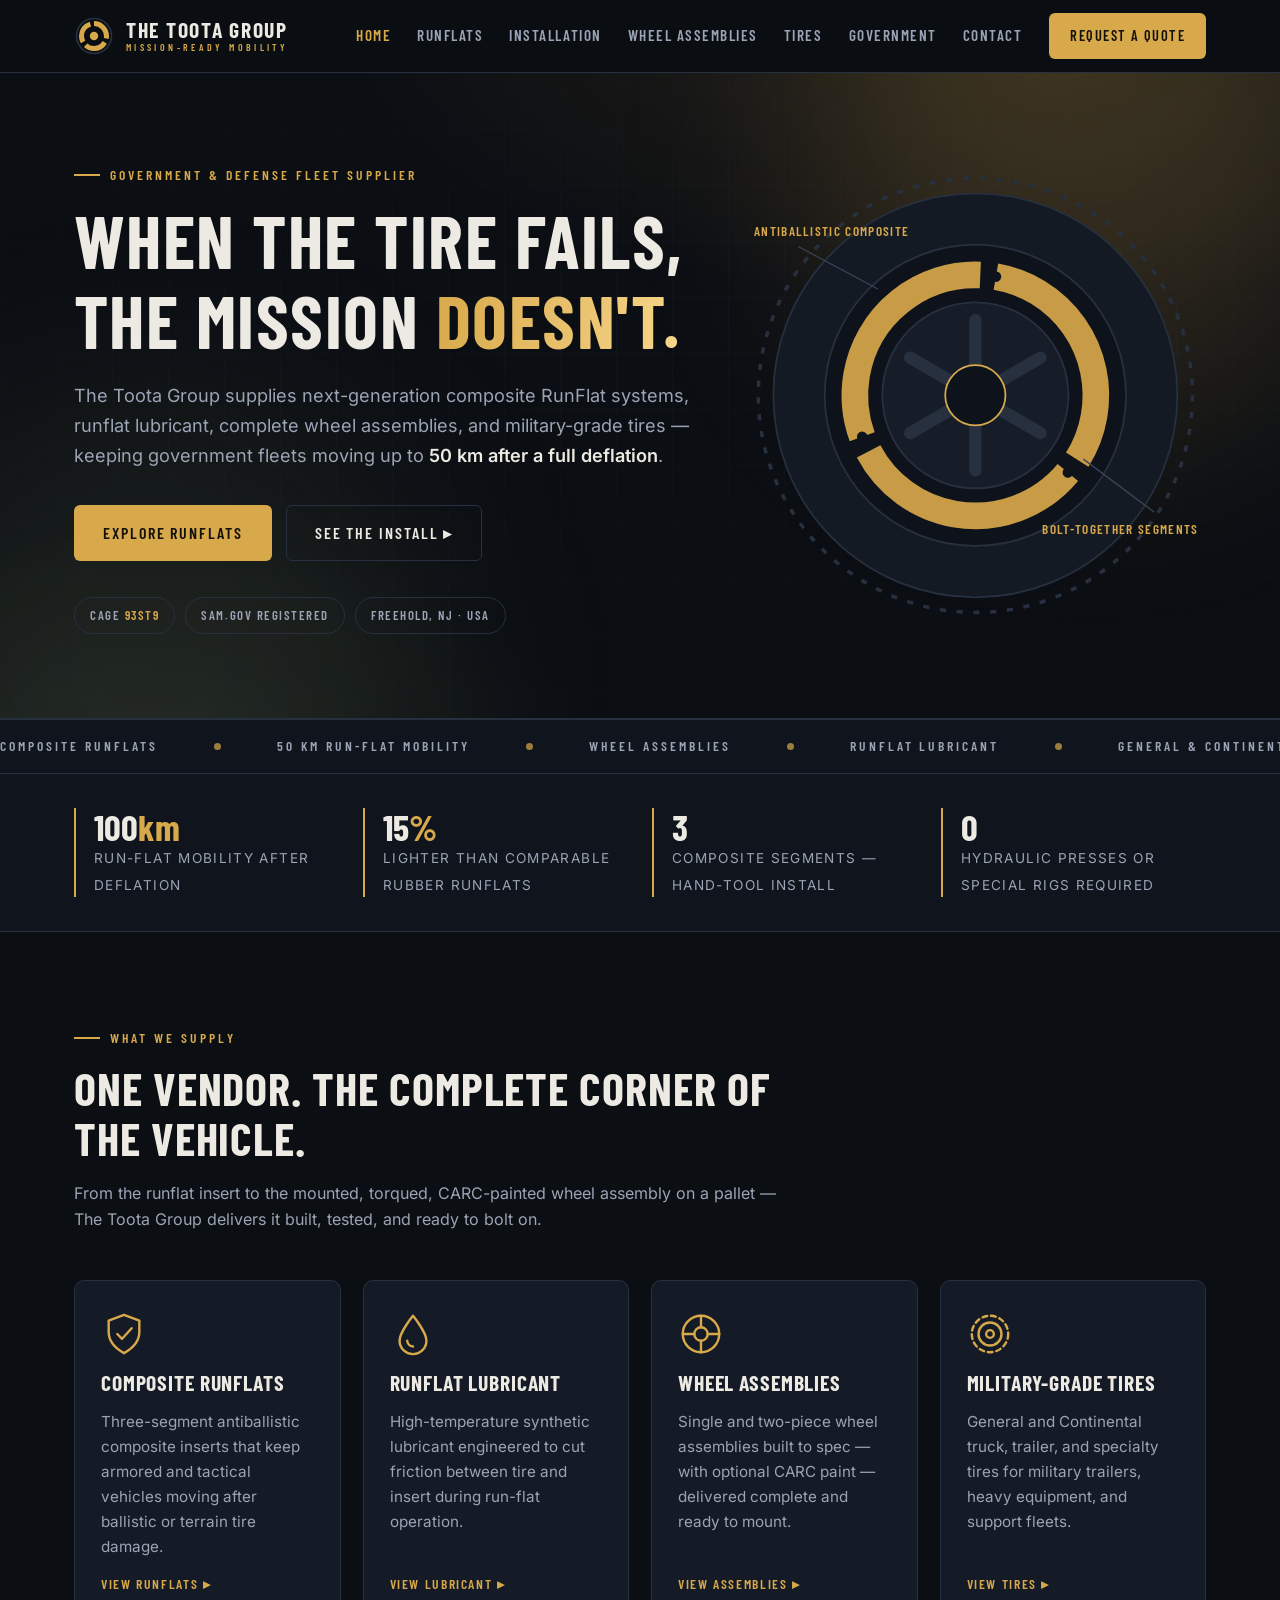
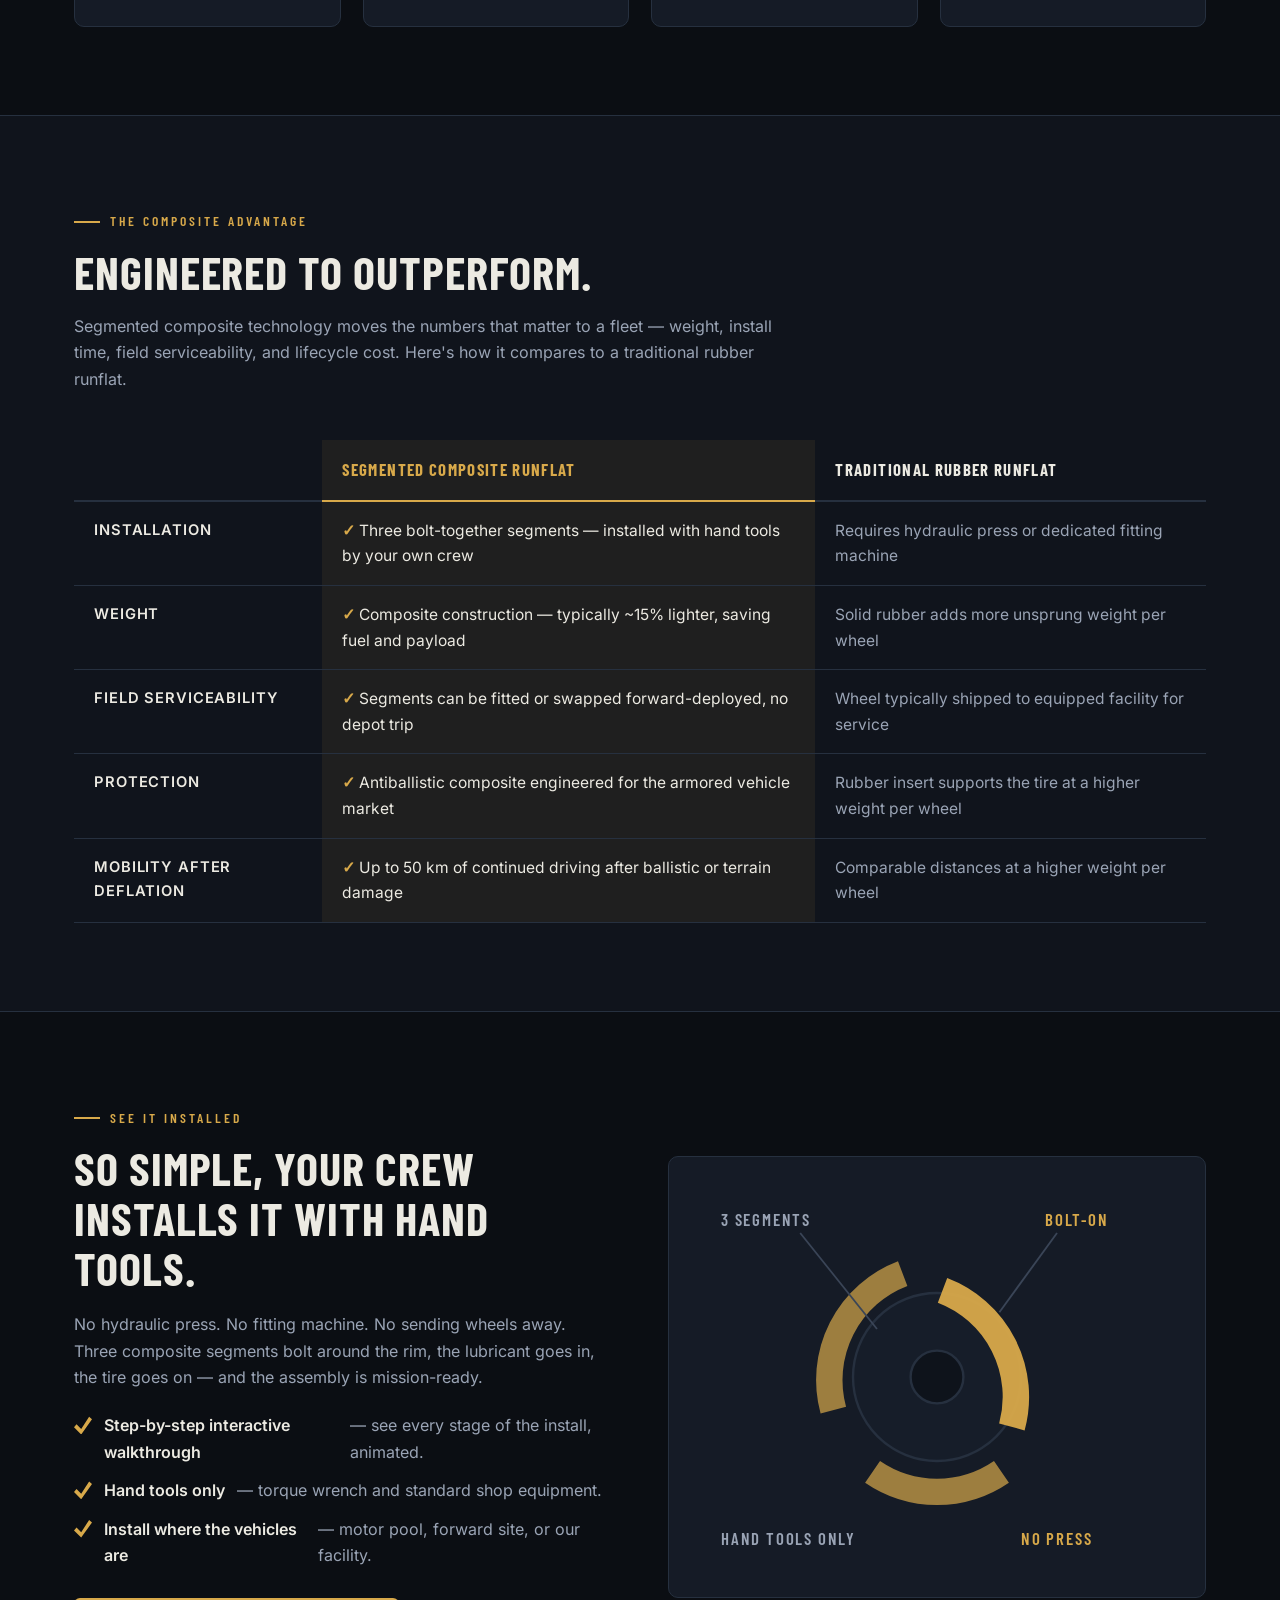
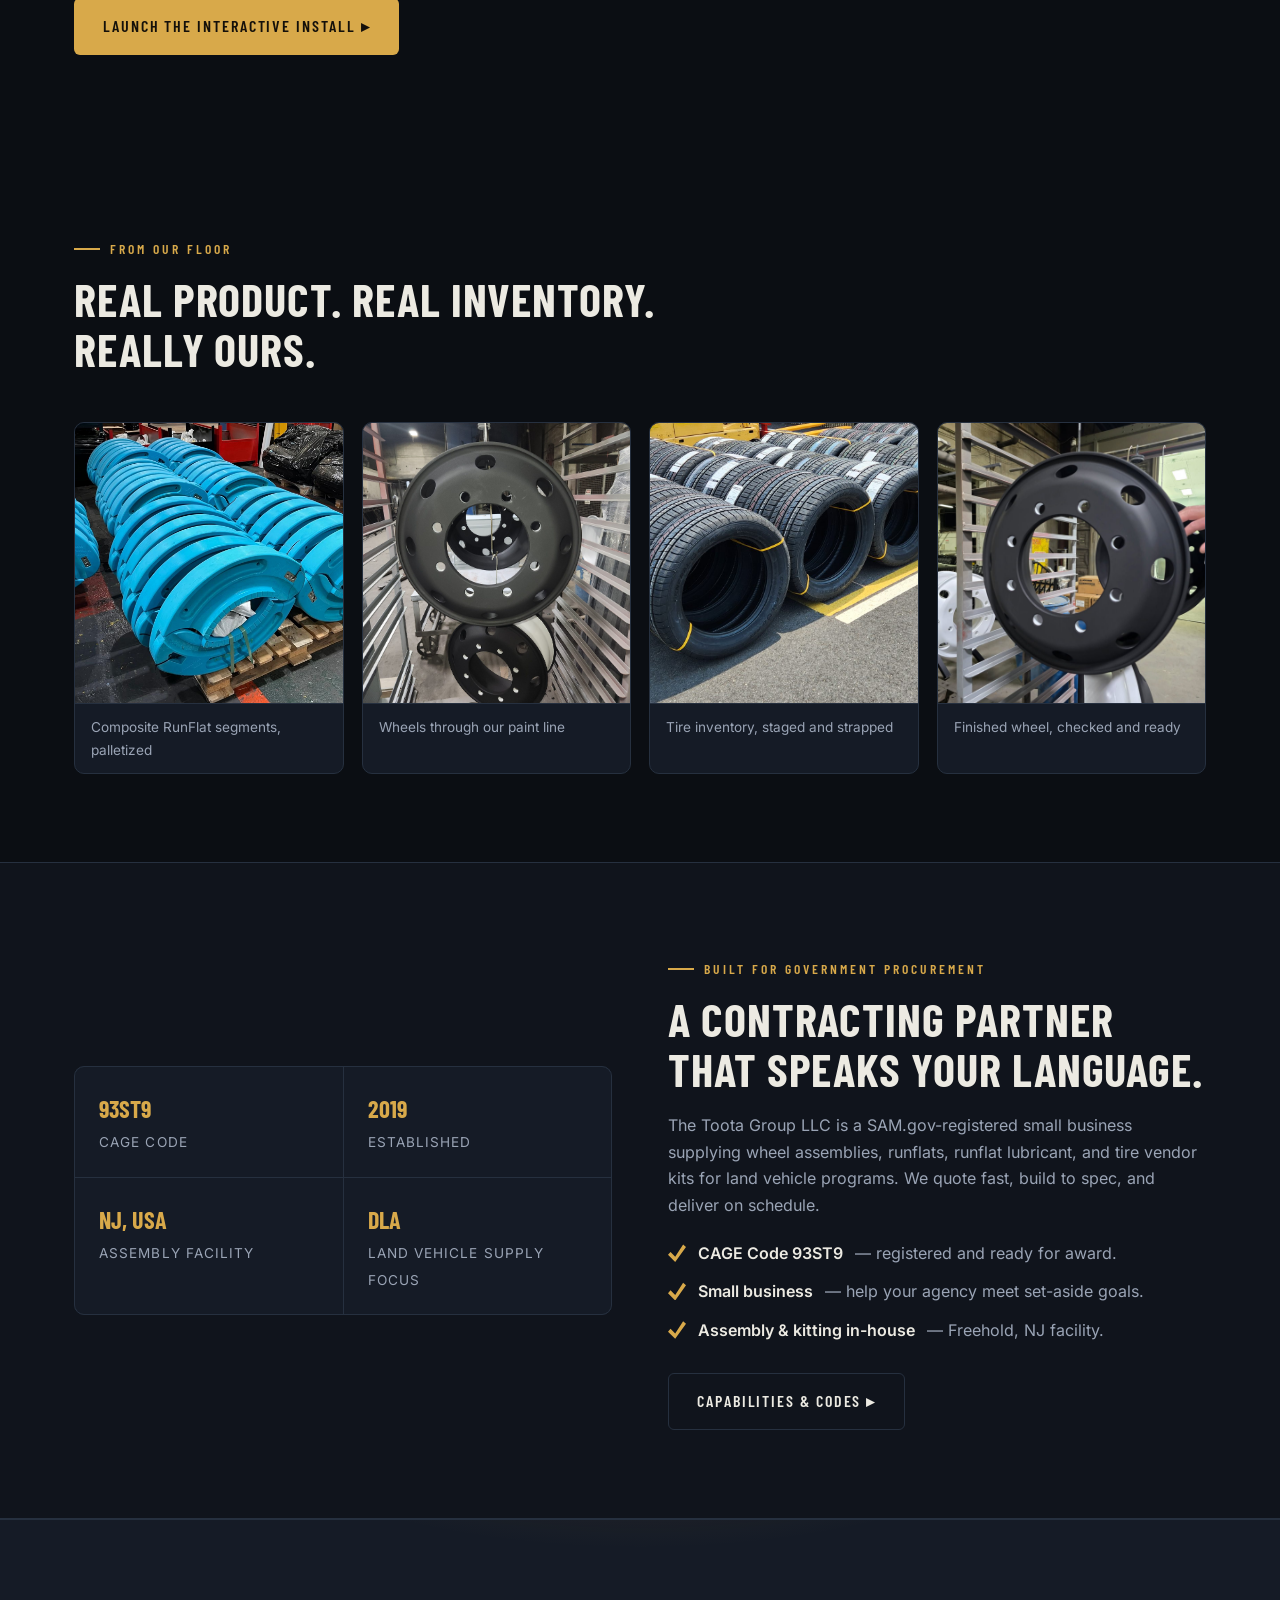
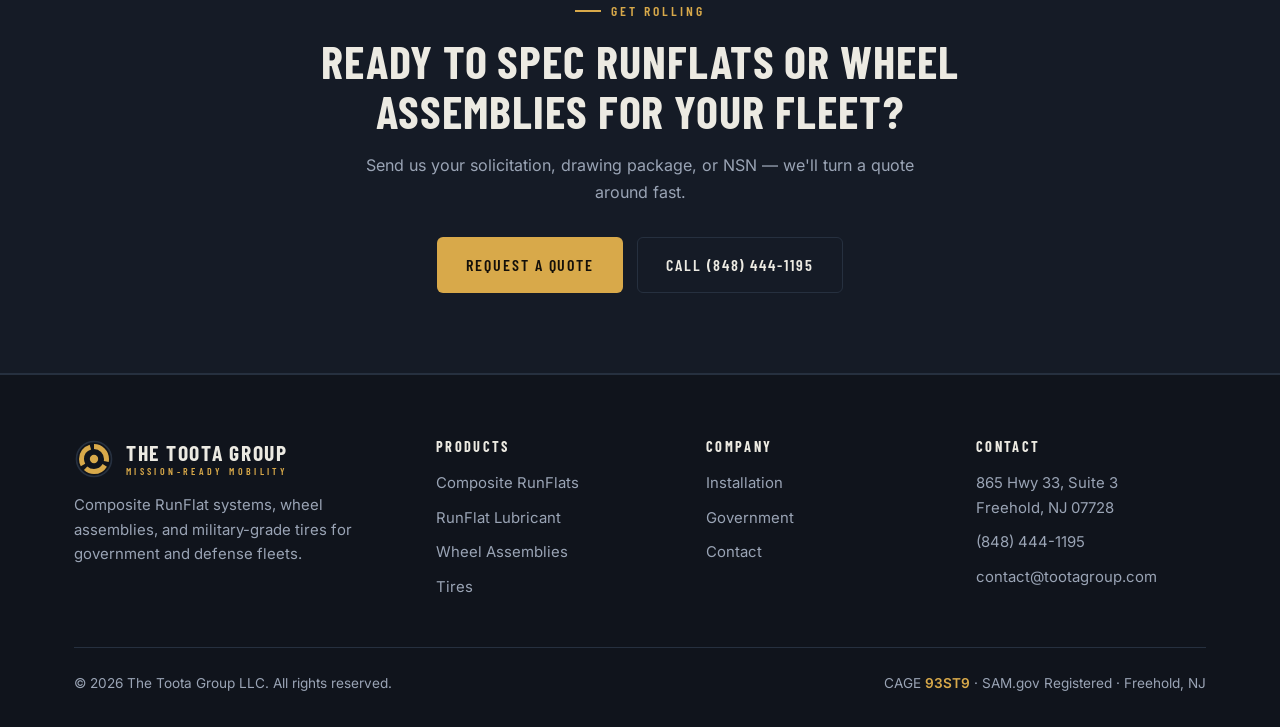
==== commit d81f1154: "Add branded lubricant products, update specs to 50km/15%, soften competitor language - New 3D-render" ====
--- a/index.html
+++ b/index.html
@@ -75,7 +75,7 @@
       <div>
         <span class="kicker">Government &amp; Defense Fleet Supplier</span>
         <h1>When the tire fails,<br>the mission <span class="gold">doesn't.</span></h1>
-        <p class="lead">The Toota Group supplies next-generation composite RunFlat systems, runflat lubricant, complete wheel assemblies, and military-grade tires — keeping government fleets moving up to <strong>100&nbsp;km after a full deflation</strong>.</p>
+        <p class="lead">The Toota Group supplies next-generation composite RunFlat systems, runflat lubricant, complete wheel assemblies, and military-grade tires — keeping government fleets moving up to <strong>50&nbsp;km after a full deflation</strong>.</p>
         <div class="hero-actions">
           <a class="btn btn-gold" href="runflats.html">Explore RunFlats</a>
           <a class="btn btn-ghost" href="installation.html">See the Install&nbsp;▸</a>
@@ -131,8 +131,8 @@
   <!-- ============ TICKER ============ -->
   <div class="ticker" aria-hidden="true">
     <div class="ticker-track">
-      <span>Composite RunFlats</span><i></i><span>100 km Run-Flat Mobility</span><i></i><span>Wheel Assemblies</span><i></i><span>RunFlat Lubricant</span><i></i><span>General &amp; Continental Tires</span><i></i><span>CAGE 93ST9</span><i></i><span>Hand-Tool Install</span><i></i><span>CARC Paint Option</span><i></i><span>SAM.gov Registered</span><i></i><span>Freehold, NJ</span><i></i>
-      <span>Composite RunFlats</span><i></i><span>100 km Run-Flat Mobility</span><i></i><span>Wheel Assemblies</span><i></i><span>RunFlat Lubricant</span><i></i><span>General &amp; Continental Tires</span><i></i><span>CAGE 93ST9</span><i></i><span>Hand-Tool Install</span><i></i><span>CARC Paint Option</span><i></i><span>SAM.gov Registered</span><i></i><span>Freehold, NJ</span><i></i>
+      <span>Composite RunFlats</span><i></i><span>50 km Run-Flat Mobility</span><i></i><span>Wheel Assemblies</span><i></i><span>RunFlat Lubricant</span><i></i><span>General &amp; Continental Tires</span><i></i><span>CAGE 93ST9</span><i></i><span>Hand-Tool Install</span><i></i><span>CARC Paint Option</span><i></i><span>SAM.gov Registered</span><i></i><span>Freehold, NJ</span><i></i>
+      <span>Composite RunFlats</span><i></i><span>50 km Run-Flat Mobility</span><i></i><span>Wheel Assemblies</span><i></i><span>RunFlat Lubricant</span><i></i><span>General &amp; Continental Tires</span><i></i><span>CAGE 93ST9</span><i></i><span>Hand-Tool Install</span><i></i><span>CARC Paint Option</span><i></i><span>SAM.gov Registered</span><i></i><span>Freehold, NJ</span><i></i>
     </div>
   </div>
 
@@ -140,7 +140,7 @@
   <section class="stat-bar">
     <div class="wrap">
       <div class="stat reveal"><b>100<em>km</em></b><span>Run-flat mobility after deflation</span></div>
-      <div class="stat reveal"><b>20<em>%</em></b><span>Lighter than legacy rubber runflats</span></div>
+      <div class="stat reveal"><b>15<em>%</em></b><span>Lighter than comparable rubber runflats</span></div>
       <div class="stat reveal"><b>3</b><span>Composite segments — hand-tool install</span></div>
       <div class="stat reveal"><b>0</b><span>Hydraulic presses or special rigs required</span></div>
     </div>
@@ -187,9 +187,9 @@
   <section class="section alt">
     <div class="wrap">
       <div class="section-head reveal">
-        <span class="kicker">The RunFlat, Rethought</span>
-        <h2>Legacy runflats had a monopoly. Not anymore.</h2>
-        <p>For decades, fleets accepted heavy one-piece rubber runflats that demand hydraulic presses and depot-level equipment to install. Segmented composite technology changes the math — on weight, on install time, and on lifecycle cost.</p>
+        <span class="kicker">The Composite Advantage</span>
+        <h2>Engineered to outperform.</h2>
+        <p>Segmented composite technology moves the numbers that matter to a fleet — weight, install time, field serviceability, and lifecycle cost. Here's how it compares to a traditional rubber runflat.</p>
       </div>
       <div class="compare-scroll reveal">
         <table class="compare">
@@ -197,7 +197,7 @@
             <tr>
               <th></th>
               <th class="us">Segmented Composite RunFlat</th>
-              <th>Traditional One-Piece Rubber RunFlat</th>
+              <th>Traditional Rubber RunFlat</th>
             </tr>
           </thead>
           <tbody>
@@ -208,8 +208,8 @@
             </tr>
             <tr>
               <td>Weight</td>
-              <td class="us"><span class="yes">✓</span> Composite construction — typically ~20% lighter, saving fuel and payload</td>
-              <td>Heavy solid rubber adds unsprung weight at every corner</td>
+              <td class="us"><span class="yes">✓</span> Composite construction — typically ~15% lighter, saving fuel and payload</td>
+              <td>Solid rubber adds more unsprung weight per wheel</td>
             </tr>
             <tr>
               <td>Field serviceability</td>
@@ -219,12 +219,12 @@
             <tr>
               <td>Protection</td>
               <td class="us"><span class="yes">✓</span> Antiballistic composite engineered for the armored vehicle market</td>
-              <td>Rubber insert supports the tire but adds significant mass for the protection delivered</td>
+              <td>Rubber insert supports the tire at a higher weight per wheel</td>
             </tr>
             <tr>
               <td>Mobility after deflation</td>
-              <td class="us"><span class="yes">✓</span> Up to 100 km of continued driving after ballistic or terrain damage</td>
-              <td>Comparable distances, at a substantially higher weight cost</td>
+              <td class="us"><span class="yes">✓</span> Up to 50 km of continued driving after ballistic or terrain damage</td>
+              <td>Comparable distances at a higher weight per wheel</td>
             </tr>
           </tbody>
         </table>
--- a/css/styles.css
+++ b/css/styles.css
@@ -948,3 +948,50 @@
   .hero h1 span, .hero .blob, .ticker-track, .hero h1 .w { animation: none !important; }
   .hero h1 .w { opacity: 1; transform: none; }
 }
+
+/* ---------- Product cards (store) ---------- */
+.product-grid {
+  display: grid;
+  grid-template-columns: repeat(auto-fit, minmax(300px, 1fr));
+  gap: 24px;
+  max-width: 860px;
+  margin: 0 auto;
+}
+.product-card {
+  margin: 0;
+  background: var(--panel);
+  border: 1px solid var(--line);
+  border-radius: var(--radius);
+  overflow: hidden;
+  display: flex;
+  flex-direction: column;
+  transition: transform .25s ease, border-color .25s ease, box-shadow .3s ease;
+}
+.product-card:hover {
+  transform: translateY(-4px);
+  border-color: var(--gold);
+  box-shadow: 0 18px 48px -16px rgba(216,169,74,.3);
+}
+.product-media {
+  background:
+    radial-gradient(320px 220px at 50% 30%, rgba(36,147,184,0.14), transparent 70%),
+    var(--bg-2);
+  display: flex;
+  align-items: center;
+  justify-content: center;
+  padding: 28px;
+  min-height: 300px;
+}
+.product-media img { max-height: 300px; width: auto; filter: drop-shadow(0 16px 26px rgba(0,0,0,.5)); }
+.product-body { padding: 24px 26px 28px; display: flex; flex-direction: column; gap: 10px; }
+.product-body h3 { font-size: 1.4rem; }
+.product-spec {
+  font-family: var(--font-head);
+  font-weight: 600;
+  text-transform: uppercase;
+  letter-spacing: 0.08em;
+  font-size: 0.85rem;
+  color: var(--gold);
+}
+.product-body p { font-size: 0.95rem; }
+.product-body .btn { margin-top: 8px; align-self: flex-start; }
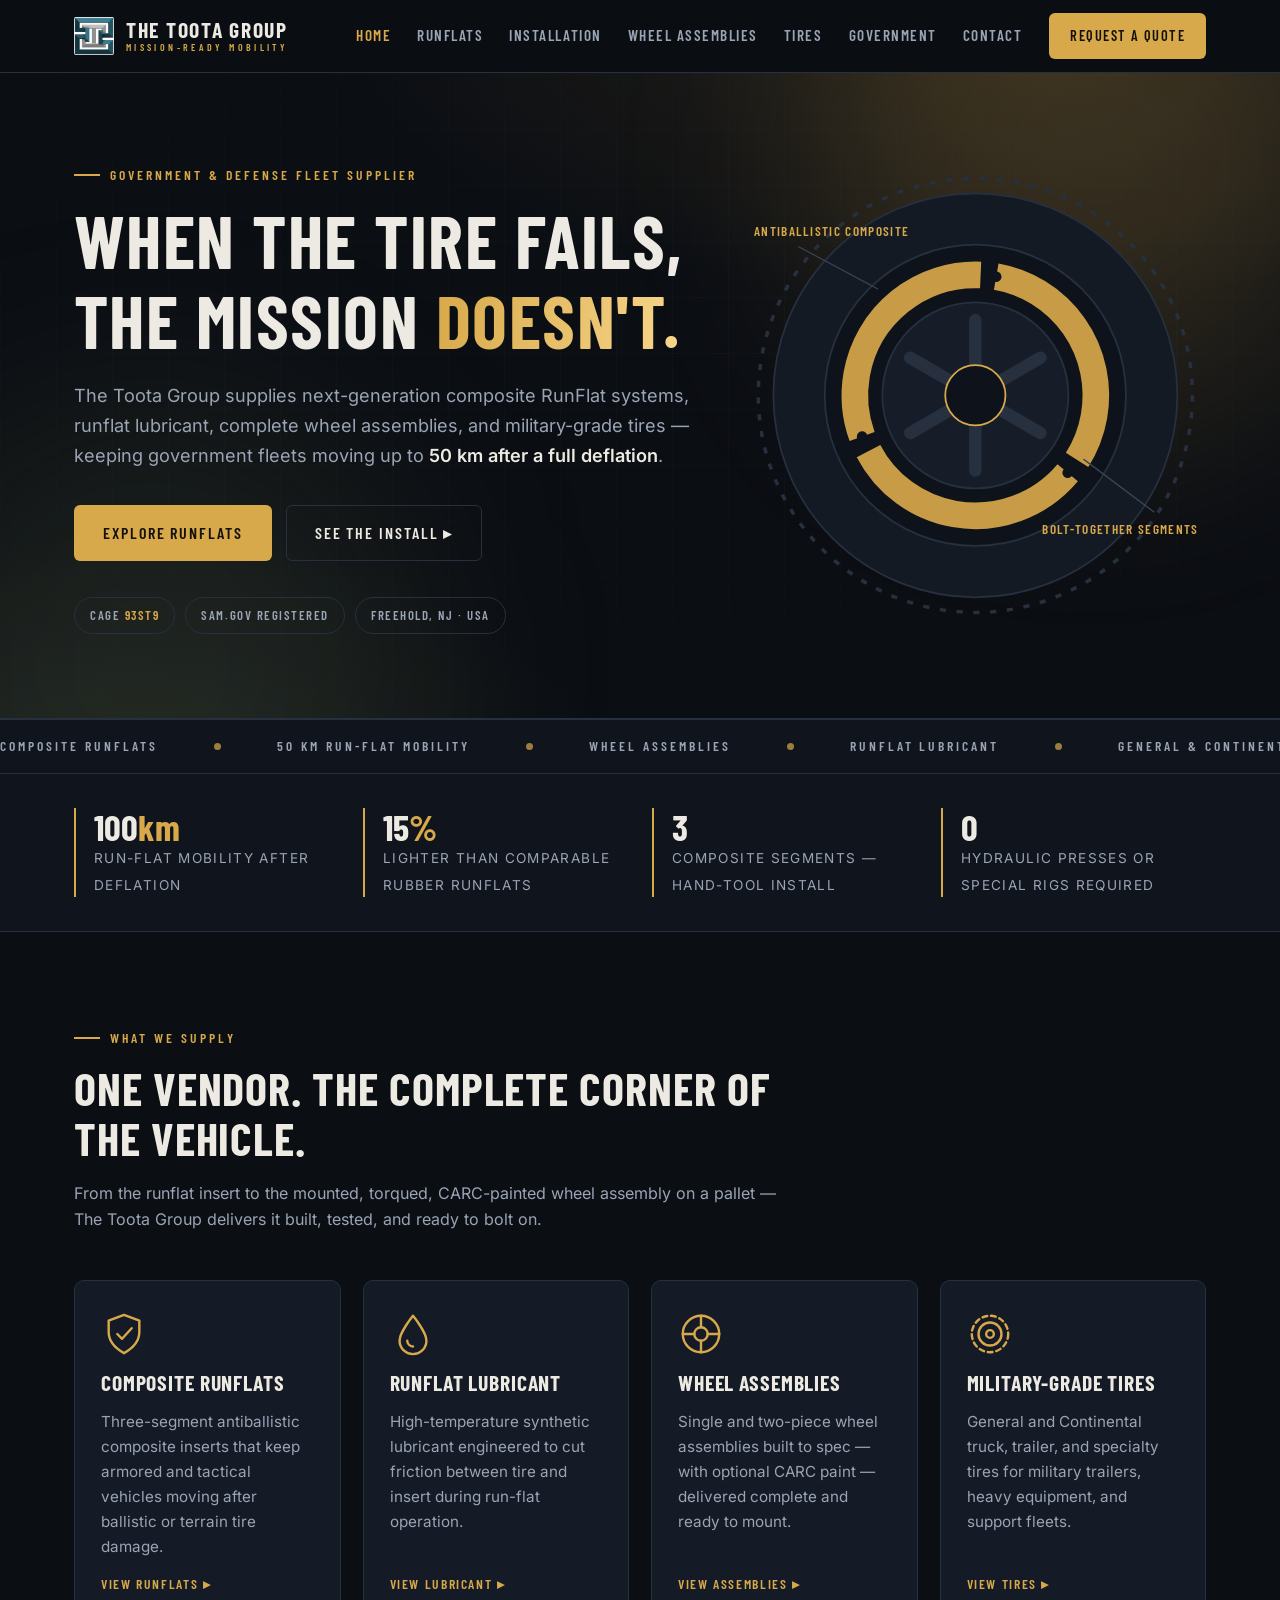
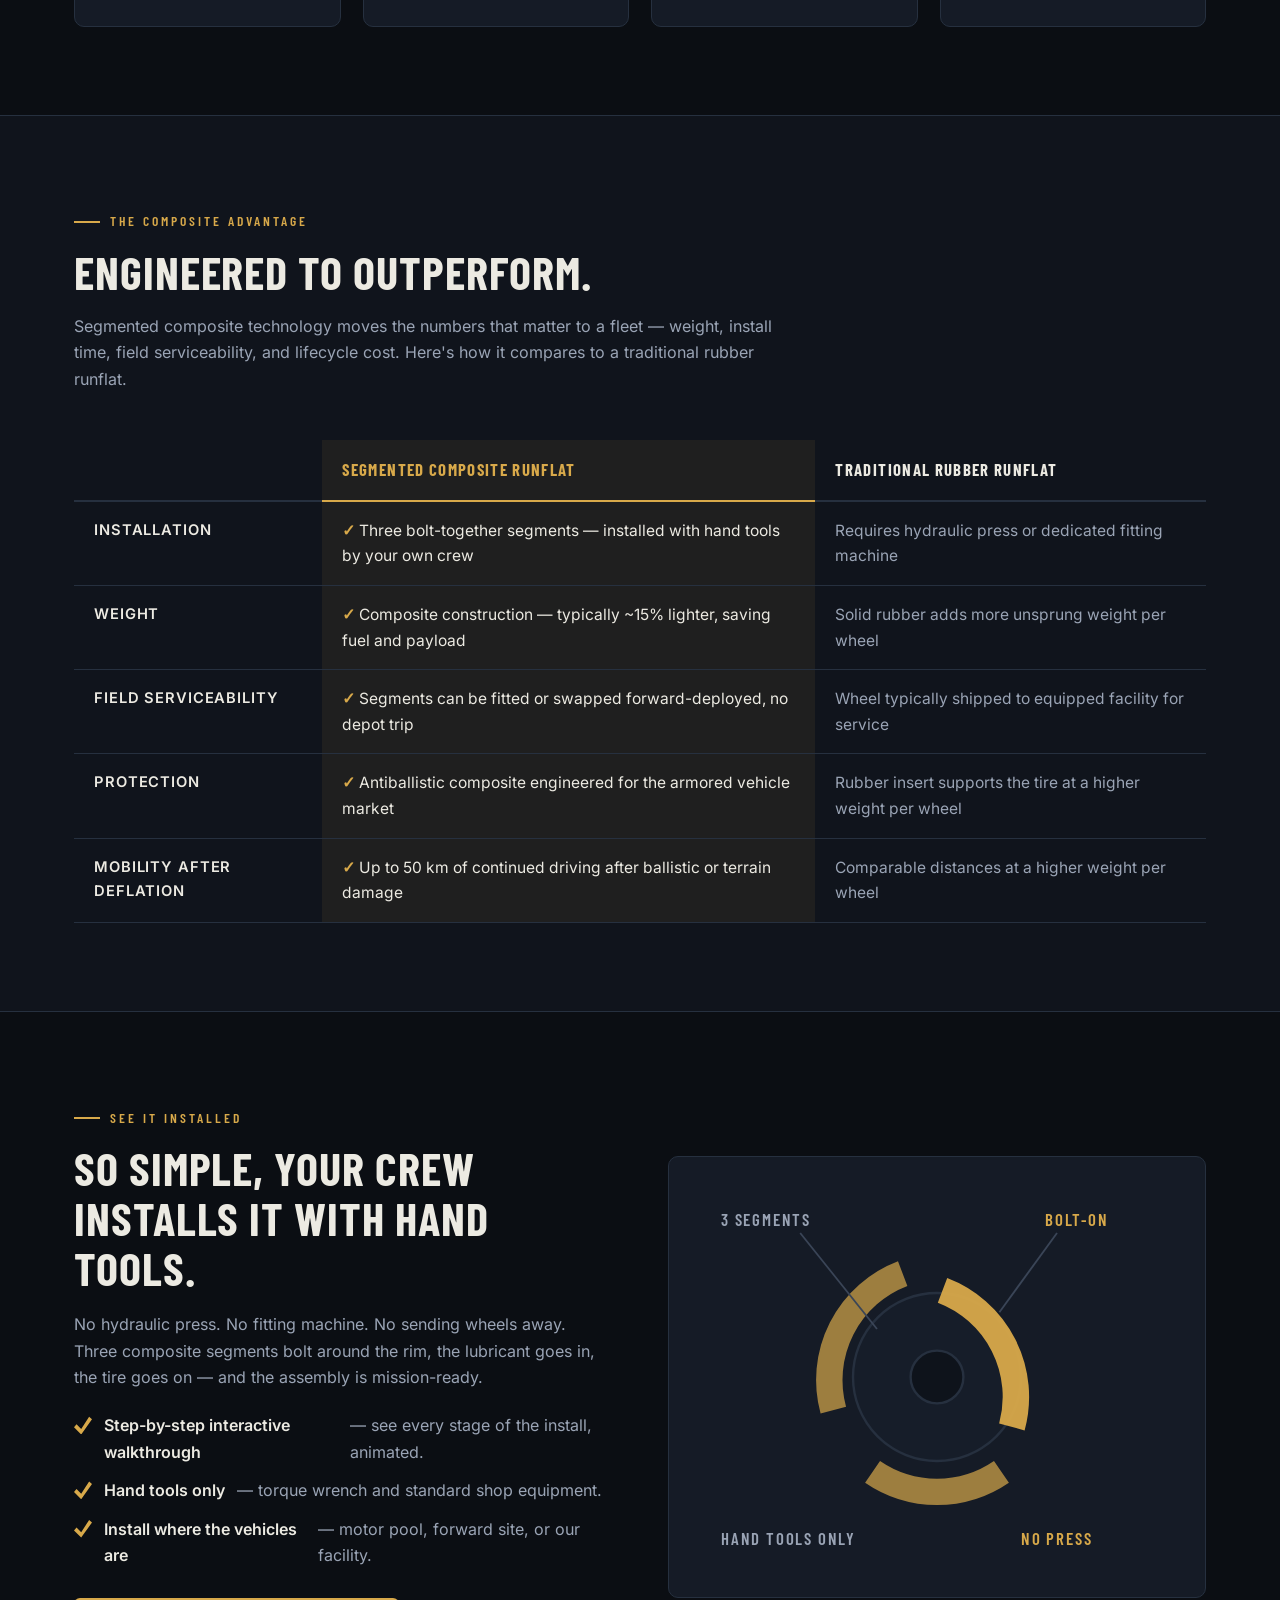
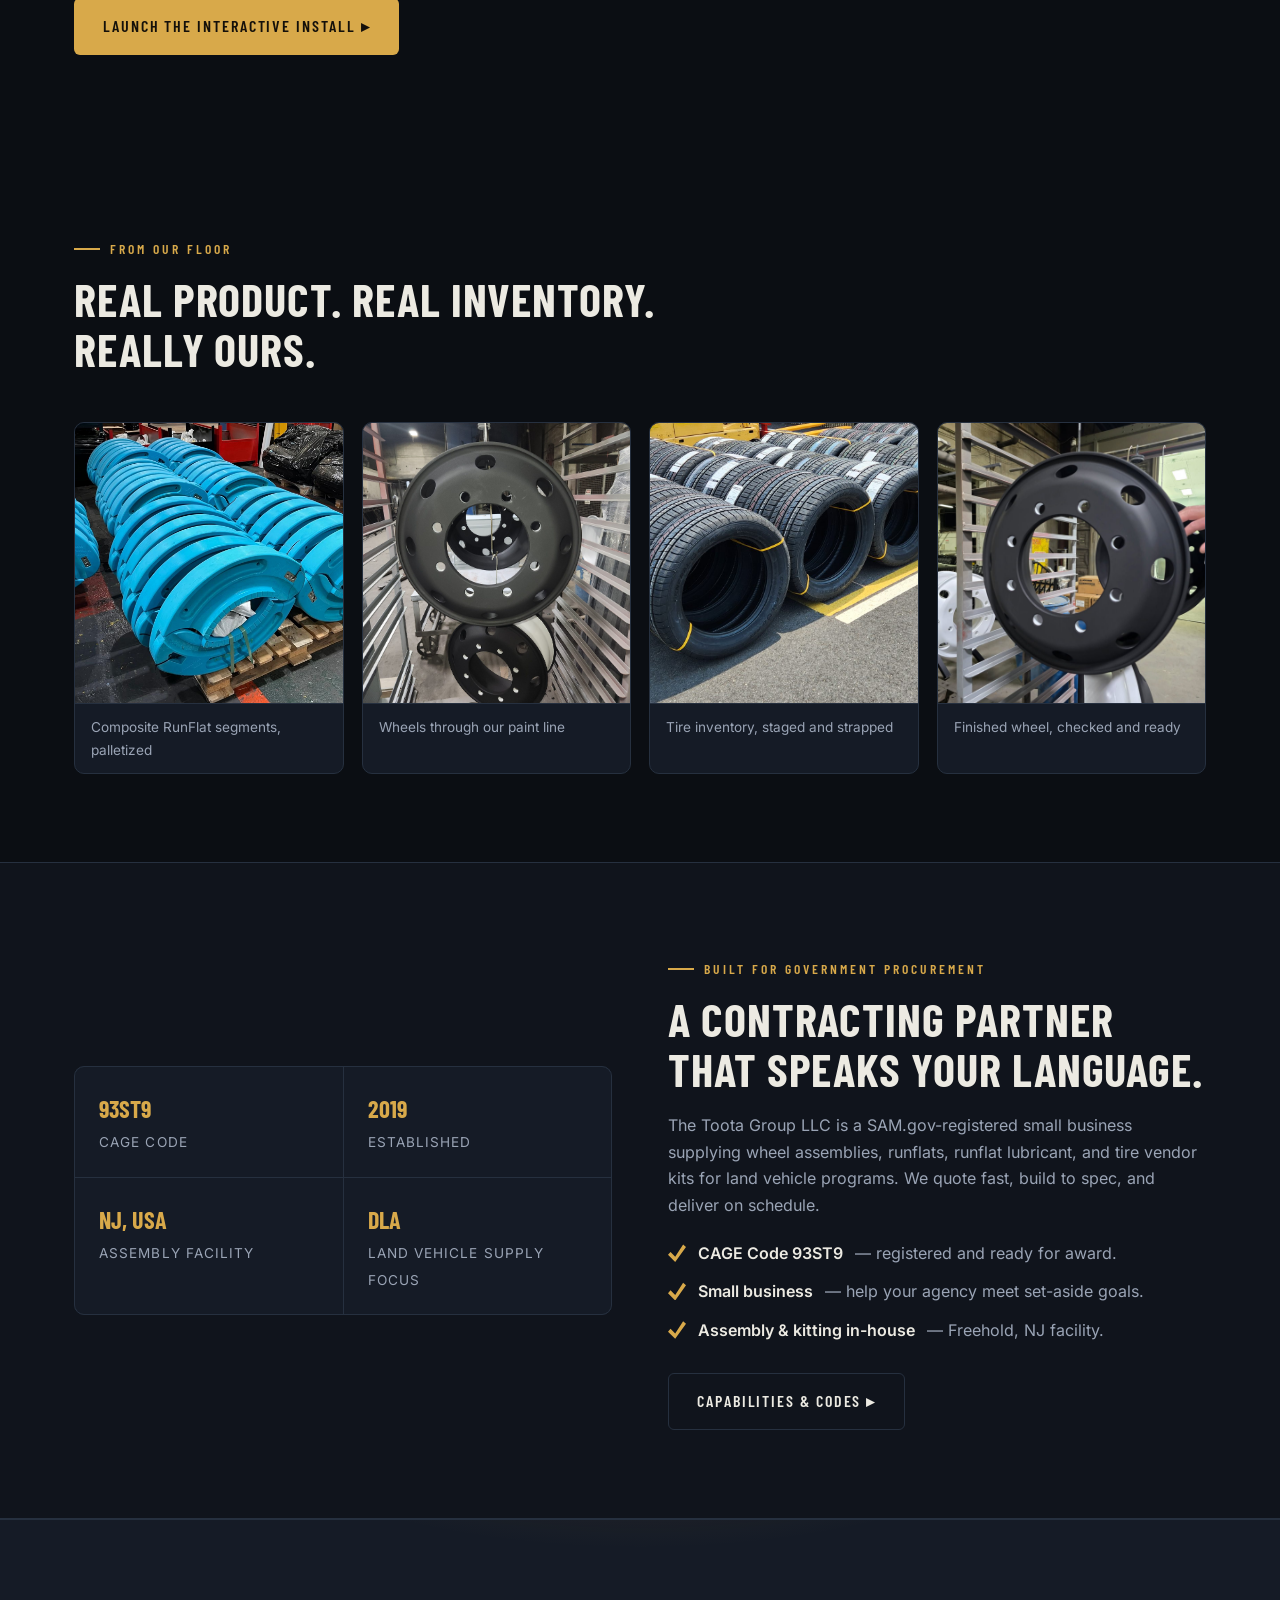
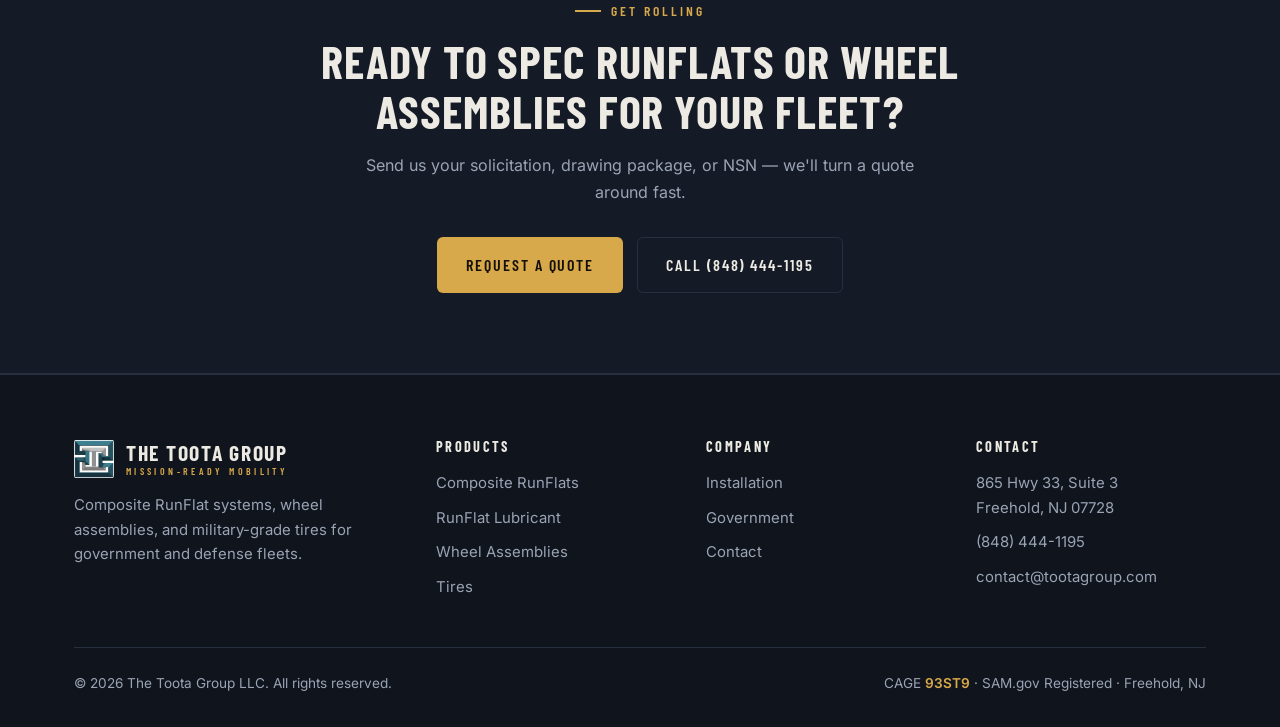
==== commit 9699a82b: "Integrate real Toota Group logo across site - Replace gold-gear placeholder mark with real teal mono" ====
--- a/index.html
+++ b/index.html
@@ -16,14 +16,14 @@
 <meta property="og:image:height" content="630">
 <meta name="twitter:card" content="summary_large_image">
 <link rel="stylesheet" href="css/styles.css">
-<link rel="icon" type="image/svg+xml" href="assets/favicon.svg">
+<link rel="icon" type="image/png" href="assets/favicon.png">
 <script type="application/ld+json">
 {
   "@context": "https://schema.org",
   "@type": "Organization",
   "name": "The Toota Group LLC",
   "url": "https://thetootagroup.com",
-  "logo": "https://thetootagroup.com/assets/favicon.svg",
+  "logo": "https://thetootagroup.com/assets/img/toota-mark.png",
   "description": "Composite RunFlat systems, runflat lubricant, complete wheel assemblies, and military-grade tires for government and defense fleets. CAGE 93ST9.",
   "telephone": "+1-848-444-1195",
   "email": "contact@tootagroup.com",
@@ -43,11 +43,7 @@
 <header class="site-header">
   <div class="wrap">
     <a class="brand" href="index.html">
-      <svg class="brand-mark" viewBox="0 0 48 48" aria-hidden="true">
-        <circle cx="24" cy="24" r="21" fill="none" stroke="#26303f" stroke-width="2"/>
-        <circle cx="24" cy="24" r="15" fill="none" stroke="#d8a94a" stroke-width="6" stroke-dasharray="26.4 5" transform="rotate(-90 24 24)"/>
-        <circle cx="24" cy="24" r="5" fill="#d8a94a"/>
-      </svg>
+      <img class="brand-mark" src="assets/img/toota-mark.png" alt="The Toota Group logo" width="40" height="40">
       <span class="brand-name">The Toota Group<small>Mission-Ready Mobility</small></span>
     </a>
     <button class="nav-toggle" aria-label="Menu" aria-expanded="false"><span></span><span></span><span></span></button>
@@ -346,11 +342,7 @@
     <div class="footer-grid">
       <div class="footer-brand">
         <a class="brand" href="index.html">
-          <svg class="brand-mark" viewBox="0 0 48 48" aria-hidden="true">
-            <circle cx="24" cy="24" r="21" fill="none" stroke="#26303f" stroke-width="2"/>
-            <circle cx="24" cy="24" r="15" fill="none" stroke="#d8a94a" stroke-width="6" stroke-dasharray="26.4 5" transform="rotate(-90 24 24)"/>
-            <circle cx="24" cy="24" r="5" fill="#d8a94a"/>
-          </svg>
+          <img class="brand-mark" src="assets/img/toota-mark.png" alt="The Toota Group logo" width="40" height="40">
           <span class="brand-name">The Toota Group<small>Mission-Ready Mobility</small></span>
         </a>
         <p>Composite RunFlat systems, wheel assemblies, and military-grade tires for government and defense fleets.</p>
--- a/css/styles.css
+++ b/css/styles.css
@@ -995,3 +995,6 @@
 }
 .product-body p { font-size: 0.95rem; }
 .product-body .btn { margin-top: 8px; align-self: flex-start; }
+
+/* ---------- Real logo mark ---------- */
+img.brand-mark { object-fit: contain; border-radius: 4px; background: transparent; }
